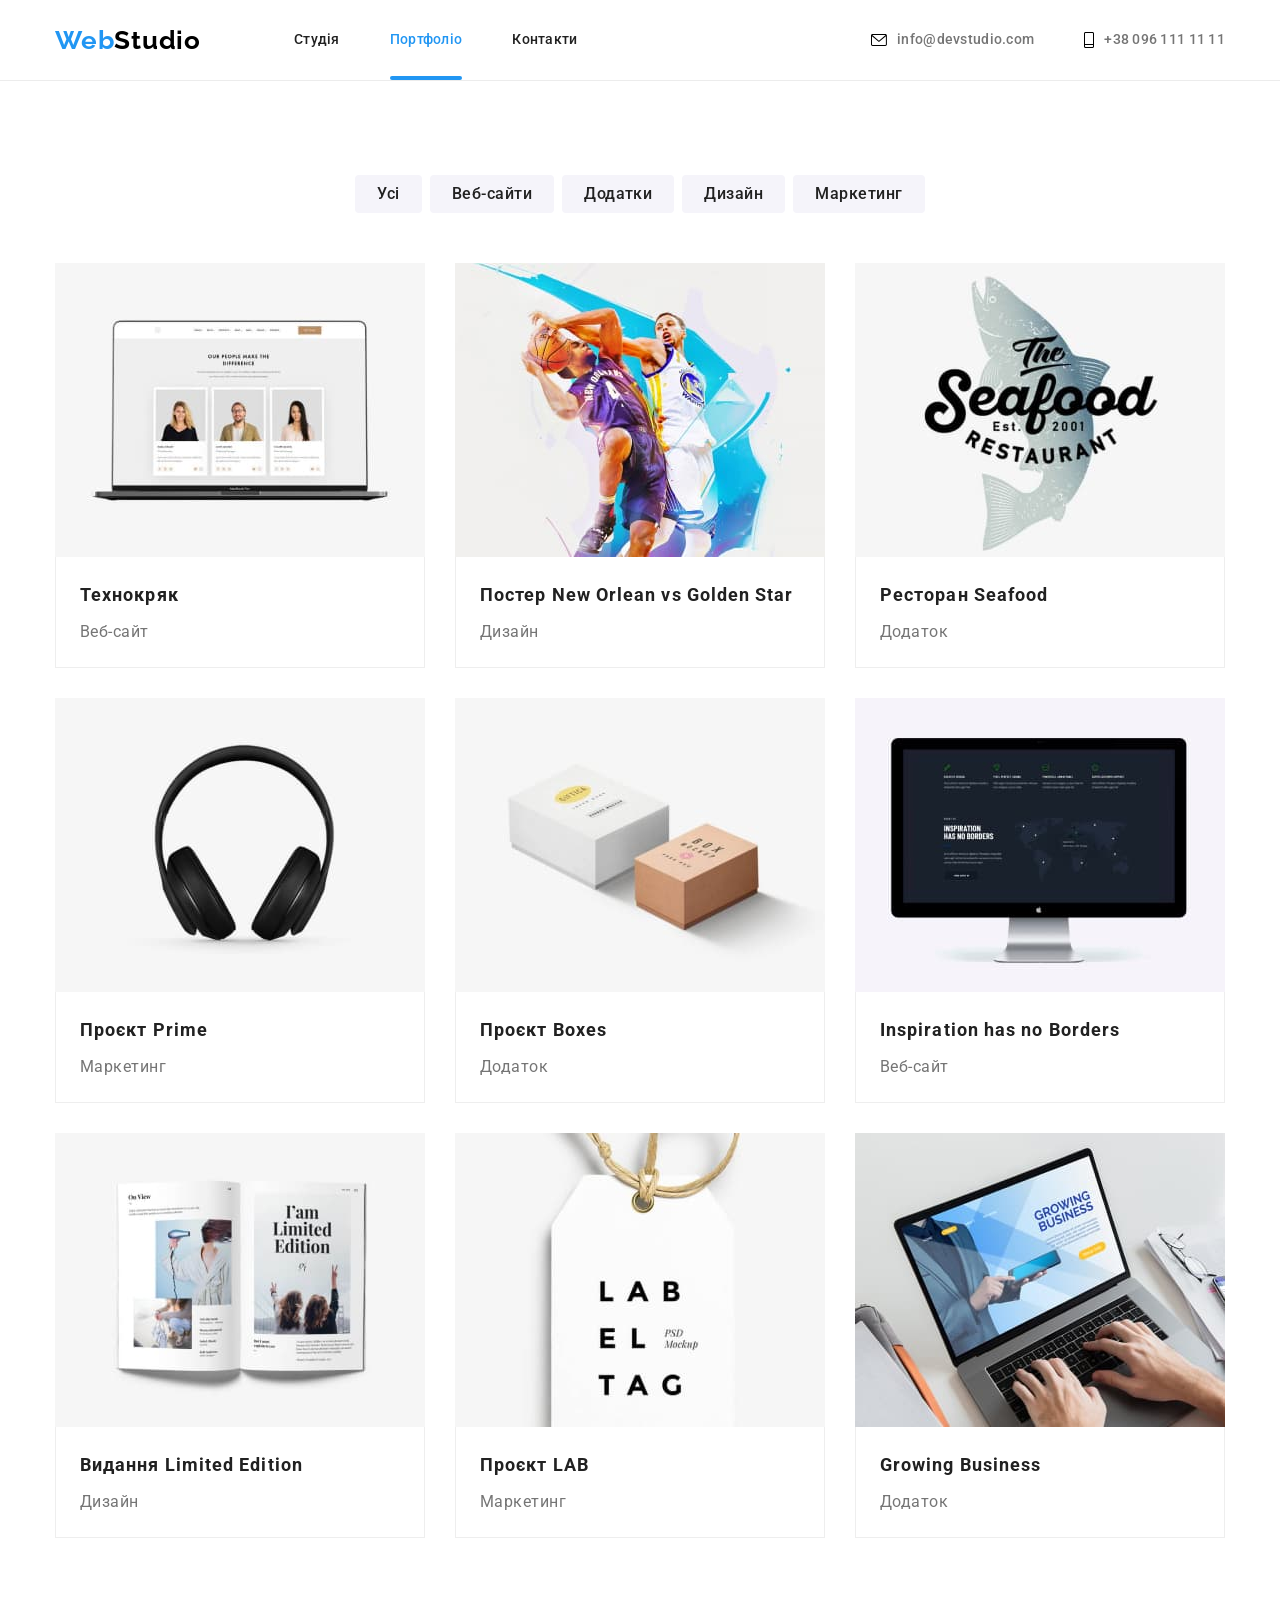
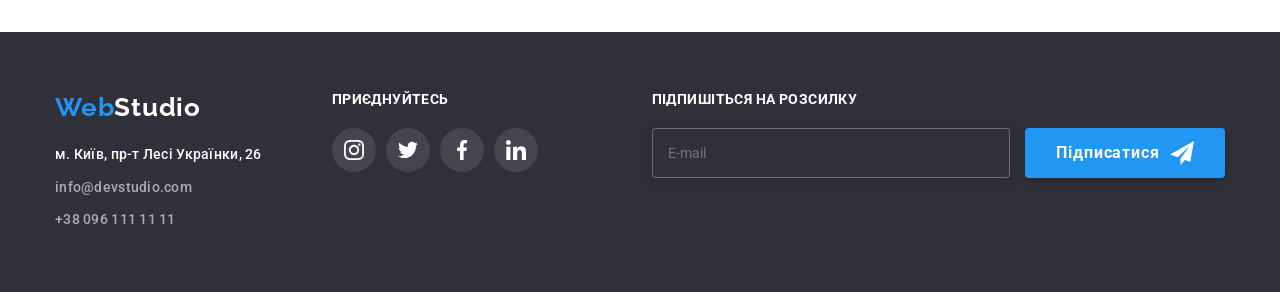
==== portfolio.html @ 38438f36 "update clon" ====
<!DOCTYPE html>
<html lang="uk">

<head>
    <meta charset="UTF-8" />
    <meta http-equiv="X-UA-Compatible" content="IE=edge" />
    <meta name="viewport" content="width=device-width, initial-scale=1.0" />
    <title>Студія</title>
    <link rel="preconnect" href="https://fonts.googleapis.com" />
    <link rel="preconnect" href="https://fonts.gstatic.com" crossorigin />
    <link
        href="https://fonts.googleapis.com/css2?family=Raleway:wght@700&family=Roboto:wght@400;500;700;900&display=swap"
        rel="stylesheet" />
    <link rel="stylesheet" href="https://cdnjs.cloudflare.com/ajax/libs/modern-normalize/1.1.0/modern-normalize.css">
    <link rel="stylesheet" href="modern-normalize">
    <!-- <link rel="stylesheet" href="./css/style.css" /> -->
    <link rel="stylesheet" href="./css/main.min.css">
</head>

<body>
    <!-- Шапка -->
    <header class="header">
        <div class="container ">
            <section class="main__nav">
                <nav class="header__navigation">
                    <a class="header__logo link-text" href="./index.html">Web<span
                            class="header__studio">Studio</span></a>
                    <ul class="header__list list-styles">
                        <li class="header__item"><a class="header__link link-text" href="./index.html">Студія</a>
                        </li>
                        <li class="header__item">
                            <a class="header__link link-text current" href="./portfolio.html">Портфоліо</a>
                        </li>
                        <li class="header__item"><a class="header__link link-text" href="">Контакти</a></li>
                    </ul>
                </nav>
                <ul class="header__contact list-styles">
                    <li class="header__contact--link">
                        <a class="header__mail header__link link-text" href="mailto:info@devstudio.com">
                            <svg class="header__img--logo costomers-img-logo" width="16" height="12">
                                <use href="./images/symbol-defs.svg#icon-mail"></use>
                            </svg>
                            info@devstudio.com</a>
                    </li>
                    <li class="header__contact--link">
                        <a class="header__tel header__link link-text" href="tel:+380961111111">
                            <svg class="header__img--logo costomers-img-logo" width="10" height="16">
                                <use href="./images/symbol-defs.svg#icon-tel"></use>
                            </svg>
                            +38 096 111 11 11</a>
                    </li>
                </ul>
            </section>
        </div>
    </header>
    <!-- секція 1 -->
    <main>
        <section class="portfolio">
            <div class="container">
                <ul class="navi-list list-styles link-text">
                    <li class="list-btn">
                        <button class="navi-btn" type="button">Усі</button>
                    </li>
                    <li class="list-btn">
                        <button class="navi-btn" type="button">Веб-сайти</button>
                    </li>
                    <li class="list-btn">
                        <button class="navi-btn" type="button">Додатки</button>
                    </li>
                    <li class="list-btn">
                        <button class="navi-btn" type="button">Дизайн</button>
                    </li>
                    <li class="list-btn">
                        <button class="navi-btn" type="button">Маркетинг</button>
                    </li>
                </ul>
                <h1 class="visually-hidden portfolio-title">Портфоліо</h1>
                <ul class="portfolio-list list-styles">
                    <li class="portfolio-project">
                        <a class="portfolio-link" href="">
                            <div class="portfolio-img-position">
                                <img class="portfolio-images" src="./images-portfiio/img1.jpg" alt="Технокряк"
                                    width="370" height="294">
                                <div class="container-position-portfolio">
                                    <p class="text-position">
                                        Ресурс пропонує комплексні пропозиції з різним рівнем функціоналу та
                                        сервісів.
                                        Все це дозволить відвідувачу отримати
                                        вичерпні відомості про компанію чи приватну особу.
                                    </p>
                                </div>
                            </div>
                            <div class="progect-description">
                                <h2 class="portfolio-sub-title">Технокряк</h2>
                                <p class="portfolio-text">Веб-сайт</p>
                            </div>
                        </a>
                    </li>
                    <li class="portfolio-project">
                        <a class="portfolio-link" href="">
                            <div class="portfolio-img-position">
                                <img class="portfolio-images" src="./images-portfiio/img2.jpg"
                                    alt="Постер New Orlean vs Golden Star" width="370" height="294">
                                <div class="container-position-portfolio">
                                    <p class="text-position">
                                        Ресурс пропонує комплексні пропозиції з різним рівнем функціоналу та сервісів.
                                        Все це дозволить відвідувачу отримати
                                        вичерпні відомості про компанію чи приватну особу.
                                    </p>
                                </div>
                            </div>
                            <div class="progect-description">
                                <h2 class="portfolio-sub-title">Постер <span lang="en">New Orlean vs Golden Star</span>
                                </h2>
                                <p class="portfolio-text">Дизайн</p>
                            </div>
                        </a>
                    </li>
                    <li class="portfolio-project">
                        <a class="portfolio-link" href="">
                            <div class="portfolio-img-position">
                                <img class="portfolio-images" src="./images-portfiio/img3.jpg" alt="логотип ресторану"
                                    width="370" height="294">
                                <div class="container-position-portfolio">
                                    <p class="text-position">
                                        Ресурс пропонує комплексні пропозиції з різним рівнем функціоналу та сервісів.
                                        Все це дозволить відвідувачу отримати
                                        вичерпні відомості про компанію чи приватну особу.
                                    </p>
                                </div>
                            </div>
                            <div class="progect-description">
                                <h2 class="portfolio-sub-title">Ресторан Seafood</h2>
                                <p class="portfolio-text">Додаток</p>
                            </div>
                        </a>
                    </li>
                    <li class="portfolio-project">
                        <a class="portfolio-link" href="">
                            <div class="portfolio-img-position">
                                <img class="portfolio-images" src="./images-portfiio/img4.jpg" alt="Проєкт Prime"
                                    width="370" height="294">
                                <div class="container-position-portfolio">
                                    <p class="text-position">
                                        Ресурс пропонує комплексні пропозиції з різним рівнем функціоналу та сервісів.
                                        Все це дозволить відвідувачу отримати
                                        вичерпні відомості про компанію чи приватну особу.
                                    </p>
                                </div>
                            </div>
                            <div class="progect-description">
                                <h2 class="portfolio-sub-title">Проєкт Prime</h2>
                                <p class="portfolio-text">Маркетинг</p>
                            </div>
                        </a>
                    </li>
                    <li class="portfolio-project">
                        <a class="portfolio-link" href="">
                            <div class="portfolio-img-position">
                                <img class="portfolio-images" src="./images-portfiio/img5.jpg" alt="Проєкт Boxes"
                                    width="370" height="294">
                                <div class="container-position-portfolio">
                                    <p class="text-position">
                                        Ресурс пропонує комплексні пропозиції з різним рівнем функціоналу та сервісів.
                                        Все це дозволить відвідувачу отримати
                                        вичерпні відомості про компанію чи приватну особу.
                                    </p>
                                </div>
                            </div>
                            <div class="progect-description">
                                <h2 class="portfolio-sub-title">Проєкт Boxes</h2>
                                <p class="portfolio-text">Додаток</p>
                            </div>
                        </a>
                    </li>
                    <li class="portfolio-project">
                        <a class="portfolio-link" href="">
                            <div class="portfolio-img-position">
                                <img class="portfolio-images" src="./images-portfiio/img6.jpg"
                                    alt="Inspiration has no Borders" width="370" height="294">
                                <div class="container-position-portfolio">
                                    <p class="text-position">
                                        Ресурс пропонує комплексні пропозиції з різним рівнем функціоналу та сервісів.
                                        Все це дозволить відвідувачу отримати
                                        вичерпні відомості про компанію чи приватну особу.
                                    </p>
                                </div>
                            </div>
                            <div class="progect-description">
                                <h2 class="portfolio-sub-title">
                                    <span lang="en">Inspiration has no Borders</span>
                                </h2>
                                <p class="portfolio-text">Веб-сайт</p>
                            </div>
                        </a>
                    </li>
                    <li class="portfolio-project">
                        <a class="portfolio-link" href="">
                            <div class="portfolio-img-position">
                                <img class="portfolio-images" src="./images-portfiio/img7.jpg"
                                    alt="Видання Limited Edition" width="370" height="294">
                                <div class="container-position-portfolio">
                                    <p class="text-position">
                                        Ресурс пропонує комплексні пропозиції з різним рівнем функціоналу та сервісів.
                                        Все це дозволить відвідувачу отримати
                                        вичерпні відомості про компанію чи приватну особу.
                                    </p>
                                </div>
                            </div>
                            <div class="progect-description">
                                <h2 class="portfolio-sub-title">Видання <span lang="en">Limited Edition</span> </h2>
                                <p class="portfolio-text">Дизайн</p>
                            </div>
                        </a>
                    </li>
                    <li class="portfolio-project">
                        <a class="portfolio-link" href="">
                            <div class="portfolio-img-position">
                                <img class="portfolio-images" src="./images-portfiio/img8.jpg" alt="Проєкт LAB"
                                    width="370" height="294">
                                <div class="container-position-portfolio">
                                    <p class="text-position">
                                        Ресурс пропонує комплексні пропозиції з різним рівнем функціоналу та сервісів.
                                        Все це дозволить відвідувачу отримати
                                        вичерпні відомості про компанію чи приватну особу.
                                    </p>
                                </div>
                            </div>
                            <div class="progect-description">
                                <h2 class="portfolio-sub-title">Проєкт LAB</h2>
                                <p class="portfolio-text">Маркетинг</p>
                            </div>
                        </a>
                    </li>
                    <li class="portfolio-project">
                        <a class="portfolio-link" href="">
                            <div class="portfolio-img-position">
                                <img class="portfolio-images" src="./images-portfiio/img9.jpg" alt="Growing Business"
                                    width="370" height="294">
                                <div class="container-position-portfolio">
                                    <p class="text-position">
                                        Ресурс пропонує комплексні пропозиції з різним рівнем функціоналу та сервісів.
                                        Все це дозволить відвідувачу отримати
                                        вичерпні відомості про компанію чи приватну особу.
                                    </p>
                                </div>
                            </div>
                            <div class="progect-description">
                                <h2 class="portfolio-sub-title"><span lang="en">Growing Business</span></h2>
                                <p class="portfolio-text">Додаток</p>
                            </div>
                        </a>
                    </li>
                </ul>
            </div>
        </section>
    </main>
    <!-- Підвал -->
    <footer class="footer">
        <div class="container footer-thumb">
            <div class="footer-container">
                <a class="footer-logo link-text" href="./index.html">Web<span class="footer-studio">Studio</span></a>
                <address class="footer-address">
                    <ul class="footer-list list-styles link-text">
                        <li class="footer-item">
                            <a class="footer-maps footer-link link-text list-styles"
                                href=" https://goo.gl/maps/KbacDpf7Sf644kYd8" target="_blank" rel="noreferrer noopener">
                                м. Київ, пр-т Лесі Українки, 26
                            </a>
                        </li>
                        <li class="footer-item">
                            <a class="footer-mail footer-link link-text list-styles" href="mailto:info@devstudio.com"
                                rel="">info@devstudio.com</a>
                        </li>
                        <li class="footer-item">
                            <a class="footer-tel footer-link link-text list-styles" href=" tel:+">+38 096 111 11 11</a>
                        </li>
                    </ul>
                </address>
            </div>
            <div class="footer-container-icon">
                <p class="footer-title-icon">приєднуйтесь</p>
                <ul class="footer-list-icon">
                    <li class="footer-link-icon">
                        <a href="" class="footer-address-icon">
                            <svg class="footer-icon" width="20" height="20">
                                <use class="footer-color-logo" href="./images/symbol-defs.svg#icon-instagram"></use>
                            </svg>
                        </a>
                    </li>
                    <li class="footer-link-icon">
                        <a href="" class="footer-address-icon">
                            <svg class="footer-icon" width="20" height="20">
                                <use class="footer-color-logo" href="./images/symbol-defs.svg#icon-twitter"></use>
                            </svg>
                        </a>
                    </li>
                    <li class="footer-link-icon">
                        <a href="" class="footer-address-icon">
                            <svg class="footer-icon" width="20" height="20">
                                <use class="footer-color-logo" href="./images/symbol-defs.svg#icon-facebook"></use>
                            </svg>
                        </a>
                    </li>
                    <li class="footer-link-icon">
                        <a href="" class="footer-address-icon">
                            <svg class="footer-icon" width="20" height="20">
                                <use class="footer-color-logo" href="./images/symbol-defs.svg#icon-linkedin"></use>
                            </svg>
                        </a>
                    </li>
                </ul>
            </div>
            <!------------------------------------ПІДПИШІТЬСЯ НА РОЗСИЛКУ--------------------------------------->
            <div class="footer-news-email">
                <p class="news-title">Підпишіться на розсилку</p>
                <form class="news-form">
                    <lable class="news-lable">
                        <form action="email"></form>
                    </lable>
                    <input class="footer-input-news" type="text" name="email" type="email" id="email" required
                        placeholder="E-mail">
                    <button class="footer-btn-news">
                        <span class="text-sign">Підписатися</span>
                        <svg class="footer-icon-news" width="24" height="24">
                            <use href="./images/symbol-defs.svg#icon-send"></use>
                        </svg>
                    </button>
                </form>
            </div>
        </div>
    </footer>
    <script src="./js/modal.js"></script>
</body>

<footer
---- css/style.css ----
/* html {
    box-sizing: border-box;
}

body {
    font-family: 'roboto', sans-serif;
    background-color: #ffffff;
    color: var(--main-Portfolio-text-color);
    font-size: 14px;
    letter-spacing: 0.03em;
}

:root {
    --main-title-color: #ffffff;
    --main-link-color: #212121;
    --main-text-color: #757575;
    --main-btn-color: #ffffff;
    --main-subtitle-color: #212121;
    --main-Portfolio-text-color: #757575;
    --mine-navi-btn-color: #212121;
    --main-order-service: #2196F3;
    --main-background: #2F303A;
    --main-navi-btn-background: #F5F4FA;
    --border-color-cards: #eeeeee;
    --raleway: 'raleway', sans-serif;
    --roboto: 'roboto', sans-serif;

    --transition-timing: 250ms;
    --cubic: cubic-bezier(0.4, 0, 0.2, 1);
} */

/* .list-styles {
    list-style: none;
    padding-left: 0;
    margin: 0;
} */

/* .header-link:hover,
.header-link:focus {
    color: #2196f3;
} */

/* .link-text {
    text-decoration: none;
    color: inherit;
} */


/* p,
h1,
h2,
h3,
h4,
h5,
h6 {
    margin: 0;
}

ul,
ol {
    margin: 0;
    padding-left: 0;
    list-style: none;
}

a {
    color: currentColor;
    text-decoration: none;
}

img {
    display: block;
    Max-width: 100%;
    Height: auto;

}

address {
    font-style: normal;
}

button {
    display: block;
    cursor: pointer;
    border: none;
    border-radius: 4px;
} */

/* .section {
    padding-top: 94px;
    padding-bottom: 94px;
} */


/* .visually-hidden {
    position: absolute;
    width: 1px;
    height: 1px;
    margin: -1px;
    border: 0;
    padding: 0;
    white-space: nowrap;
    clip-path: inset(100%);
    clip: rect(0 0 0 0);
    overflow: hidden;
} */

/* .container {
    width: 1200px;
    margin: 0 auto;
    padding: 0 15px;
} */

/* .backdrop {
    position: fixed;
    top: 0;
    left: 0;
    width: 100%;
    height: 100%;
    background-color: rgba(0, 0, 0, 0.2);
    visibility: visible;
    opacity: 1;
    transition: opacity var(--transition-timing) var(--cubic),
        visibility var(--transition-timing) var(--cubic);
} */

/* .backdrop.is-hidden {
    opacity: 0;
    pointer-events: none;
    visibility: hidden;
} */

/* .modal {
    width: 528px;
    height: 581px;
    background-color: #FFFFFF;
    position: absolute;
    padding: 17px 17px;
    top: 50%;
    left: 50%;
    transform: translate(-50%, -50%) scale(1);
    padding: 40px;
} */

/* .model-tap {
    width: 30px;
    height: 30px;
    border-radius: 50%;
    background-color: var(--main-btn-color);
    position: absolute;
    right: 8px;
    top: 8px;
    cursor: pointer;

    display: flex;
    align-items: center;
    justify-content: center;
    background: #FFFFFF;
    border: 1px solid rgba(0, 0, 0, 0.1);

    transition: fill var(--cubic) var(--transition-timing);
} */


/* .tap-modal-close {
    fill: #000000;
    transition: fill var(--transition-timing) var(--cubic);
} */

/* .model-tap:hover>.tap-modal-close {
    fill: #2196F3;
} */

/* .modal-close {} */

/* .modal-title {
    font-family: 'Roboto';
    font-style: normal;
    font-weight: 700;
    font-size: 20px;
    line-height: 23px;
    text-align: center;
    letter-spacing: 0.03em;
    margin-bottom: 12px;

    color: var(--main-subtitle-color);
} */

/* .modal-input {
    width: 100%;
    height: 40px;
    border: 1px solid rgba(33, 33, 33, 0.2);
    border-radius: 4px;
    padding-left: 42px;
    outline: transparent;
    transition: var(--transition-timing) var(--cubic);
}

.modal-input:focus {
    border: 1px solid #2196F3;
}

.modal-input:focus+.modal-input-icon {
    fill: var(--main-order-service);
} */

/* .input-wrap {
    position: relative;
}

.modal-input-icon {
    position: absolute;
    top: 50%;
    transform: translateY(-50%);
    left: 12px;
    transition: var(--transition-timing) var(--cubic);
}

.modal-input-icon:focus {}

.modal-lable-text {
    font-family: 'Roboto';
    font-style: normal;
    font-weight: 400;
    font-size: 12px;
    line-height: 14px;

    display: block;
    margin-bottom: 4px;
    letter-spacing: 0.01em;

    color: #757575;
} */



/* .modal-field {
    margin-bottom: 10px;
}

.modal-comment {
    width: 100%;
    height: 120px;
    border: 1px solid rgba(33, 33, 33, 0.2);
    border-radius: 4px;
    resize: none;
    padding: 12px 16px;
    outline: transparent;
    transition: var(--transition-timing) var(--cubic);
} */

/* .modal-comment:focus {
    border: 1px solid #2196F3;
}

.modal-comment::placeholder {
    font-family: 'Roboto';
    font-style: normal;
    font-weight: 400;
    font-size: 12px;
    line-height: 14px;
    letter-spacing: 0.01em;

    color: rgba(117, 117, 117, 0.5);
}

.input-check {
    position: absolute;
    width: 1px;
    height: 1px;
    margin: -1px;
    border: 0;
    padding: 0;
    white-space: nowrap;
    clip-path: inset(100%);
    clip: rect(0 0 0 0);
    overflow: hidden;
}

.check-text {
    display: flex;
    align-items: center;
    justify-content: center;
    font-weight: 400;
    font-size: 14px;
    line-height: 1.71;
    letter-spacing: 0.03em;
}

.modal-field-comment {
    margin-bottom: 20px;
}

.modal-privacy-link {
    display: flex;
    justify-content: center;

} */

/* .privacy-text-link {
    font-style: normal;
    font-weight: 400;
    font-size: 14px;
    line-height: 24px;

    letter-spacing: 0.03em;

    color: #757575;
    margin-top: 3px;
}

.privacy-link {
    font-size: 14px;
    line-height: 1.71;
    margin-left: 5px;
    letter-spacing: 0.03em;
    color: var(--main-order-service);
    text-underline-offset: 0.25em;
    text-decoration: underline;
}

.check-text::before {
    display: inline-block;
    content: " ";
    width: 16px;
    height: 15px;
    border: 2px solid #212121;
    border-radius: 2px;
    margin-right: 9px;
    transition: var(--transition-timing) var(--cubic);
}

.input-check:focus+.check-text::before,
.input-check:hover+.check-text::before {
    border-color: #188ce8;
    box-shadow: 0px 1px 1px rgba(143, 64, 12, 0.15);
    border-radius: 2px;
}

.input-check:checked+.check-text::before {
    background-color: #2196F3;
    background-image: url(../images/Vector.svg);
    background-position: center;
    background-repeat: no-repeat;
    border-color: transparent;
} */

/* .modal-btn-container {
    display: flex;
    justify-content: center;
}

.modal-btn {
    display: block;
    min-width: 200px;
    padding: 10px;
    font-family: 'Roboto';
    font-style: normal;
    font-weight: 700;
    font-size: 16px;
    line-height: 30px;
    margin: 0 auto;
    margin-top: 30px;

    letter-spacing: 0.06em;

    color: #FFFFFF;
    background: var(--main-order-service);
    box-shadow: 0px 4px 4px rgba(0, 0, 0, 0.15);
    transition: var(--transition-timing) var(--cubic);
}

.modal-btn:hover,
.modal-btn:focus {
    background: #188CE8;
    box-shadow: 0px 4px 4px rgba(0, 0, 0, 0.15);
    border-radius: 4px;
} */

/* < !-------------------------------------------header--------------------------------------- !> */


/* .main-nav {
    display: flex;
    align-items: center;
}

.header {
    border-bottom: 1px solid #ececec;
}

.header-navigation {
    display: flex;
    align-items: center;

}

.header-logo {
    display: block;
    font-family: var(--raleway);
    font-weight: 700;
    font-size: 26px;
    line-height: 1.19;
    letter-spacing: 0.03em;
    color: var(--main-order-service);
    text-decoration: none;
}

.header-studio {
    font-family: var(--raleway);
    color: #000000;
}

.header-list {
    list-style-type: none;
    align-items: center;
    display: flex;
    margin-left: 93px;
}

.header-item {}

.header-list .header-item:not(:last-child) {
    margin-right: 50px;
}

.header-link {
    color: var(--main-link-color);
    text-decoration: none;
    font-weight: 500;
    font-size: 14px;
    line-height: 1.14;
    letter-spacing: 0.02em;
    padding-top: 32px;
    padding-bottom: 32px;
    display: flex;
    align-items: center;
    position: relative;

    transition: color var(--cubic), var(--transition-timing);
}

.header-link:hover,
.header-link:focus {
    color: #2196f3;
}

.current {
    color: #2196F3;
}

.current::after {
    position: absolute;
    content: '';
    display: block;

    left: 0;
    bottom: 0px;

    width: 100%;
    height: 4px;
    border-radius: 2px;
    background-color: #2196f3;
}

.header-contact {
    display: flex;
    margin-left: auto;
}

.header-img-logo {
    margin-right: 10px;
}

.header-mail,
.header-tel {
    color: var(--main-text-color);
}

.header-contact .header-contact-link:not(:last-child) {
    margin-right: 50px;
}

.header-link:hover,
.header-link:focus,
.header-mail:hover,
.header-mail:focus,
.header-tel:hover,
.header-tel:focus {
    color: var(--main-order-service);
} */

/* < !-------------HERO--------- !> */

/* .hero {
    margin: 0 auto;
    background-image: linear-gradient(rgba(47, 48, 58, 0.4), rgba(47, 48, 58, 0.4)), url(../images/Img-backraund.jpg);
    background-color: var(--main-background);
    text-align: center;
    padding: 200px 0px;
    width: 1600px;
    height: 600px;
    background-repeat: no-repeat;
    background-size: cover;
}

.hero .container {}

.hero-title {
    font-family: 'Roboto';
    font-weight: 900;
    font-size: 44px;
    line-height: 1.36;
    letter-spacing: 0.06em;
    text-transform: uppercase;
    color: var(--main-title-color);
    max-width: 696px;
    margin: 0 auto;
    margin-bottom: 30px;
}

.hero-btn {
    font-family: inherit;
    font-weight: 700;
    font-size: 16px;
    line-height: 1.88;
    align-items: center;
    text-align: center;
    letter-spacing: 0.06em;
    color: var(--main-title-color);
    cursor: pointer;
    background: #2196f3;
    box-shadow: 0px 4px 4px rgba(0, 0, 0, 0.15);
    display: block;

    margin-left: auto;
    margin-right: auto;
    padding: 10px 32px;
    max-height: 50px;
    border: none;
    border-radius: 4px;

    transition: color var(--cubic) var(--transition-timing), background-color var(--cubic) var(--transition-timing);
}

.hero-btn:hover,
.hero-btn:focus {
    background-color: #188ce8;
} */

/* < !--------------FEATURES------------------ !> */


/* .features {
    padding: 94px 0;
}

.features-list {
    list-style-type: none;
    display: flex;
}

.features-item {
    width: 270px;
}

.features-logo {
    width: 270px;
    height: 120px;
    display: flex;
    justify-content: center;
    align-items: center;
    background: #F5F4FA;
    margin-bottom: 30px;
}

.features-img-logo {
    fill: currentColor;
}

.color-logo {}

.features-list .features-item:not(:last-child) {
    margin-right: 30px;
}

.item-title {
    color: var(--main-link-color);
    font-weight: 700;
    font-size: 14px;
    line-height: 1.14;
    text-transform: uppercase;
    margin-bottom: 10px;
}

.item-text {
    line-height: 1.71;
} */


/* < !-------------------WE-DO------------------ !> */

/* .work {
    padding-top: 0;
}

.we-do-title {
    font-family: 'Roboto';
    font-weight: 700;
    font-size: 36px;
    line-height: 1.166;
    letter-spacing: 0.03em;
    color: var(--main-link-color);
    text-align: center;
    margin-bottom: 50px;
}

.we-do-list {
    list-style-type: none;
    display: flex;
}

.we-do-photo {}

.we-do-list .we-do-photo:not(:last-child) {
    margin-right: 30px;
}

.work-photo {
    position: relative;
}

.work-text {
    position: absolute;
    display: flex;
    align-items: center;
    justify-content: center;

    bottom: 0;
    height: 70px;
    width: 100%;

    background-color: rgba(47, 48, 58, 0.8);
    color: #ffffff;
    font-weight: 700;
    line-height: 1.14;
    text-transform: uppercase;
} */

/* < !-------------------TEAM------------------- !> */


/* .team {
    background: #F5F4FA;
    padding-top: 94px;
    padding-bottom: 94px;
}

.team-title {
    font-weight: 700;
    font-size: 36px;
    line-height: 1.16;
    letter-spacing: 0.03em;
    color: var(--main-link-color);
    margin-bottom: 50px;
    text-align: center;
}

.team-list {
    display: flex;
}

.team-list .team-item:not(:last-child) {
    margin-right: 30px;
}

.team-discription {
    padding-top: 30px;
    padding-bottom: 30px;
}

.team-item {
    background-color: #ffffff;
    box-shadow: 0px 1px 3px rgba(0, 0, 0, 0.12), 0px 1px 1px rgba(0, 0, 0, 0.14),
        0px 2px 1px rgba(0, 0, 0, 0.2);
    border-radius: 0px 0px 4px 4px;
}


.team-item-title {
    font-family: 'Roboto';
    font-weight: 500;
    font-size: 16px;
    line-height: 1, 87;
    letter-spacing: 0.03em;
    color: var(--main-link-color);
    text-align: center;
}

.team-text {
    font-size: 16px;
    line-height: 1.18;
    color: #757575;
    margin-top: 10px;
    text-align: center;
}

.team-list-icon {
    display: flex;
    align-items: center;
    justify-content: center;
    margin-top: 16px;
    gap: 10px;
}

.team-address-icon {
    display: flex;
    align-items: center;
    justify-content: center;
    background: var(--main-btn-color);
    color: #afb1b8;

    border-radius: 50%;
    width: 44px;
    height: 44px;

    transition: color var(--cubic) var(--transition-timing), background var(--cubic) var(--transition-timing);
}

.team-icon {
    fill: currentColor;
    width: 20px;
    height: 20px;
}

.team-address-icon:hover,
.team-address-icon:focus {
    background: var(--main-order-service);
    color: var(--main-btn-color);
} */

/*--------------------------------------regular customers----------------------------------------*/

/* .customers {
    padding: 94px 0;

}

.customers-title {
    font-family: 'Roboto';
    font-style: normal;
    font-weight: 700;
    font-size: 36px;
    line-height: 1.16;
    text-align: center;
    letter-spacing: 0.03em;

    color: #212121;
}

.customers-logo {
    display: flex;
    justify-content: center;
    align-items: center;
    gap: 30px;
    margin-top: 50px;
}

.customers-link-logo {
    display: flex;
    width: 170px;
    height: 92px;
    justify-content: center;
    align-items: center;
    color: #afb1b8;
    border: 1px solid #afb1b8;
    border-radius: 4px;

    transition: color var(--cubic) var(--transition-timing), border-color var(--cubic) var(--transition-timing);
}

.costomers-img-logo {
    fill: currentColor;
}

.customers-link-logo:hover,
.customers-link-logo:focus {
    color: var(--main-order-service);
    border-color: var(--main-order-service);
} */

/* < !---------------------FOOTER-------------------- !> */


/* .footer {
    background-color: var(--main-background);
    padding-top: 60px;
    padding-bottom: 60px;
}

.footer .footer-studio {
    margin-bottom: 20px;
}

.footer-address {
    margin-top: 20px;
}

.footer-logo {
    font-family: var(--raleway);
    font-style: normal;
    font-weight: 700;
    font-size: 26px;
    line-height: 1.19;
    letter-spacing: 0.03em;
    color: var(--main-order-service);
    margin-bottom: 20px;
}

.footer-studio {
    font-family: var(--raleway);
    font-weight: 700;
    font-size: 26px;
    line-height: 1.19;
    letter-spacing: 0.03em;
    color: var(--main-title-color);
}

.footer-list .footer-item:not(:last-child) {
    margin-bottom: 9px;
}

.footer-maps {
    font-style: normal;
    font-family: 'Roboto';
    font-weight: 400;
    font-size: 14px;
    line-height: 1.71;
    letter-spacing: 0.03em;
    color: var(--main-title-color);
}

.footer-mail,
.footer-tel {
    font-family: 'Roboto';
    font-style: normal;
    display: block;
    font-size: 14px;
    line-height: 1.71;
    letter-spacing: 0.03em;
    color: rgba(255, 255, 255, 0.6);
} */

/* .footer-container-icon {
    margin-left: 70px;
}

.footer-list-icon {
    display: flex;
    justify-content: center;
    margin-top: 20px;
    gap: 10px;
}

.footer-title-icon {
    color: var(--main-title-color);
    font-weight: 700;
    font-size: 14px;
    line-height: 1.14;
    letter-spacing: 0.03em;
    text-transform: uppercase;
} */

/* .footer-link {
    display: block;
    font-family: 'Roboto';
    font-weight: 500;
    font-size: 14px;
    line-height: 1.71;
    letter-spacing: 0.02em;
    display: block;
    display: flex;
    align-items: center;

    transition: color var(--cubic) var(--transition-timing);
}

.footer-link:hover,
.footer-link:focus {
    color: #2196f3;
} */

/* .footer-address-icon {
    display: flex;
    align-items: center;
    justify-content: center;
    background: rgba(255, 255, 255, 0.1);
    color: #ffffff;
    border-radius: 50%;
    width: 44px;
    height: 44px;

    transition: color var(--cubic) var(--transition-timing), background var(--cubic) var(--transition-timing);
}

.footer-icon {
    fill: currentColor;
}

.footer-address-icon:hover,
.footer-address-icon:focus {
    background: #2196f3;
} */

/* < !------------------------------------ПІДПИШІТЬСЯ НА РОЗСИЛКУ---------------------------------------> */


/* .footer-thumb {
    display: flex;
}

.footer-news-email {
    margin-left: auto;
}

.footer-news-email input {
    padding: 15px;
    width: 358px;
    height: 50px;
    border: 1px solid rgba(255, 255, 255, 0.3);
    border-radius: 4px;
    background-color: #2f303a;
    color: var(--main-text-color);
    filter: drop-shadow(0px 4px 4px rgba(0, 0, 0, 0.15));
}

.footer-news-email:hover {
    border-color: var(--main-text-color);
    cursor: pointer;
}

.news-title {
    font-family: 'Roboto';
    font-style: normal;
    font-weight: 700;
    font-size: 14px;
    line-height: 1.14;
    letter-spacing: 0.03em;
    text-transform: uppercase;

    color: #FFFFFF;
}

.news-form {
    margin-top: 20px;
}

.news-lable {}

.footer-icon-news {
    margin-left: 10px;
}

.footer-btn-news {
    display: inline-flex;

    width: 200px;
    height: 50px;
    padding-top: 10px;
    padding-bottom: 10px;
    margin-left: 12px;

    align-items: center;
    justify-content: center;
    margin-left: 12px;
    background-color: var(--main-order-service);
    box-shadow: 0px 4px 4px rgb(0 0 0 / 15%);
    border-radius: 4px;
    color: var(--main-navi-btn-background);
    transition: box-shadow var(--cubic) var(--transition-timing), var(--cubic) var(--transition-timing);
}

.footer-btn-news:focus,
.footer-btn-news:hover {
    background: #188CE8;
    box-shadow: 0px 4px 4px rgba(0, 0, 0, 0.15);
    border-radius: 4px;
}

.text-sign {
    font-family: 'Roboto';
    font-style: normal;
    font-weight: 700;
    font-size: 16px;
    line-height: 30px;

    display: flex;
    align-items: center;
    text-align: center;
    letter-spacing: 0.06em;

    color: #FFFFFF;
}

.footer-icon:hover {
    fill: currentColor;
} */

/*--------------------------------------- Page 2 ---------------------------*/



/*----------------- Navi ---------------------------*/



/* .navi-list {
    list-style-type: none;
    display: flex;
    margin-bottom: 50px;
    justify-content: center;
}

.list-btn {
    display: block;
}

.navi-list .list-btn:not(:last-child) {
    margin-right: 8px;
}

.navi-btn {
    font-family: 'Roboto';
    font-weight: 500;
    font-size: 16px;
    line-height: 1.62;
    text-align: center;
    letter-spacing: 0.03em;
    color: var(--mine-navi-btn-color);
    background: var(--main-navi-btn-background);
    padding: 6px 22px;
    border: none;

    transition: color var(--cubic) var(--transition-timing), background var(--cubic) var(--transition-timing), box-shadow var(--cubic) var(--transition-timing);
}

.navi-btn:hover,
.navi-btn:focus {
    background-color: #2196f3;
    color: var(--main-btn-color);
    box-shadow: 0px 3px 1px rgba(0, 0, 0, 0.1), 0px 1px 2px rgba(0, 0, 0, 0.08),
        0px 2px 2px rgba(0, 0, 0, 0.12);
}


/* ---------------Portfolio------------- */

/* .progect-description {
    padding: 20px 24px;
    border-bottom: 1px solid var(--border-color-cards);
    border-right: 1px solid var(--border-color-cards);
    border-left: 1px solid var(--border-color-cards);

}

.portfolio {
    padding: 94px 0;
}

.portfolio-title {
    color: var(--main-subtitle-color);
    font-weight: 700;
    font-size: 18px;
    line-height: 2;
    letter-spacing: 0.06em;
    margin-bottom: 4px;
}

.portfolio-list {
    list-style-type: none;
    display: flex;
    flex-wrap: wrap;
    gap: 30px;

}


.portfolio-project {
    width: 370px;
}

.portfolio-project:hover .portfolio-project .portfolio-link {
    display: block;
    position: relative;
}

.portfolio-link {
    display: block;
    transition: box-shadow var(--cubic) var(--transition-timing);
}



.portfolio-link:hover,
.portfolio-link:focus {
    box-shadow: 0px 1px 1px rgba(0, 0, 0, 0.12), 0px 4px 4px rgba(0, 0, 0, 0.06), 1px 4px 6px rgba(0, 0, 0, 0.16);
}

.portfolio-link:hover .container-position-portfolio {
    transform: translateY(0);
    opacity: 1;
}

.portfolio-link:focus .container-position-portfolio {
    transform: translateY(0);
    opacity: 1;
    transition: var(--cubic) var(--transition-timing);
}

.portfolio-images {}

.portfolio-img-position {
    position: relative;
    overflow: hidden;
}

.container-position-portfolio {
    position: absolute;
    display: flex;
    top: 0px;
    background: rgba(33, 150, 243, 0.9);
    width: 100%;
    height: 100%;
    opacity: 0;
    transform: translateY(101%);
    transition: var(--cubic), var(--transition-timing);
}

.text-position {
    font-family: 'Roboto';
    font-style: normal;
    font-weight: 400;
    font-size: 18px;
    line-height: 28px;

    letter-spacing: 0.03em;

    color: #FFFFFF;

    padding: 64px 24px;
}


.portfolio-sub-title {
    font-weight: 700;
    font-size: 18px;
    line-height: 2;
    letter-spacing: 0.06em;
    margin-bottom: 4px;
    color: var(--main-subtitle-color);

}

.portfolio-text {
    font-size: 16px;
    line-height: 1.87;
    letter-spacing: 0.03em;
    color: var(--main-Portfolio-text-color);

} */
---- css/main.min.css ----
html{box-sizing:border-box}p,h1,h2,h3,h4,h5,h6{margin:0}ul,ol{margin:0;padding-left:0;list-style:none}a{color:currentColor;text-decoration:none}img{display:block;max-width:100%;height:auto}address{font-style:normal}button{display:block;cursor:pointer;border:none;border-radius:4px}.backdrop{position:fixed;top:0;left:0;width:100%;height:100%;background-color:rgba(0,0,0,.2);visibility:visible;opacity:1;transition:opacity var(--transition-timing) var(--cubic),visibility var(--transition-timing) var(--cubic)}.backdrop.is-hidden{opacity:0;pointer-events:none;visibility:hidden}.modal{width:528px;height:581px;background-color:#fff;position:absolute;padding:17px 17px;top:50%;left:50%;transform:translate(-50%, -50%) scale(1);padding:40px}.model-tap{width:30px;height:30px;border-radius:50%;background-color:var(--main-btn-color);position:absolute;right:8px;top:8px;cursor:pointer;display:flex;align-items:center;justify-content:center;background:#fff;border:1px solid rgba(0,0,0,.1);transition:fill var(--cubic) var(--transition-timing)}.tap-modal-close{fill:#000;transition:fill var(--transition-timing) var(--cubic)}.model-tap:hover>.tap-modal-close{fill:#2196f3}.modal-title{font-family:"Roboto";font-style:normal;font-weight:700;font-size:20px;line-height:23px;text-align:center;letter-spacing:.03em;margin-bottom:12px;color:var(--main-subtitle-color)}.modal-input{width:100%;height:40px;border:1px solid rgba(33,33,33,.2);border-radius:4px;padding-left:42px;outline:rgba(0,0,0,0);transition:var(--transition-timing) var(--cubic)}.modal-input:focus{border:1px solid #2196f3}.input-wrap{position:relative}.modal-input-icon{position:absolute;top:50%;transform:translateY(-50%);left:12px;transition:var(--transition-timing) var(--cubic)}.modal-input:focus+.modal-input-icon{fill:var(--main-order-service)}.modal-lable-text{font-family:"Roboto";font-style:normal;font-weight:400;font-size:12px;line-height:14px;display:block;margin-bottom:4px;letter-spacing:.01em;color:#757575}.modal-field{margin-bottom:10px}.modal-comment{width:100%;height:120px;border:1px solid rgba(33,33,33,.2);border-radius:4px;resize:none;padding:12px 16px;outline:rgba(0,0,0,0);transition:var(--transition-timing) var(--cubic)}.modal-comment:focus{border:1px solid #2196f3}.modal-comment::-moz-placeholder{font-family:"Roboto";font-style:normal;font-weight:400;font-size:12px;line-height:14px;letter-spacing:.01em;color:rgba(117,117,117,.5)}.modal-comment:-ms-input-placeholder{font-family:"Roboto";font-style:normal;font-weight:400;font-size:12px;line-height:14px;letter-spacing:.01em;color:rgba(117,117,117,.5)}.modal-comment::placeholder{font-family:"Roboto";font-style:normal;font-weight:400;font-size:12px;line-height:14px;letter-spacing:.01em;color:rgba(117,117,117,.5)}.input-check{position:absolute;width:1px;height:1px;margin:-1px;border:0;padding:0;white-space:nowrap;-webkit-clip-path:inset(100%);clip-path:inset(100%);clip:rect(0 0 0 0);overflow:hidden}.check-text{display:flex;align-items:center;justify-content:center;font-weight:400;font-size:14px;line-height:1.71;letter-spacing:.03em}.check-text::before{display:inline-block;content:" ";width:16px;height:15px;border:2px solid #212121;border-radius:2px;margin-right:9px;transition:var(--transition-timing) var(--cubic)}.input-check:focus+.check-text::before,.input-check:hover+.check-text::before{border-color:#188ce8;box-shadow:0px 1px 1px rgba(143,64,12,.15);border-radius:2px}.input-check:checked+.check-text::before{background-color:#2196f3;background-image:url(../images/Vector.svg);background-position:center;background-repeat:no-repeat;border-color:rgba(0,0,0,0)}.modal-field-comment{margin-bottom:20px}.modal-privacy-link{display:flex;justify-content:center}.privacy-text-link{font-style:normal;font-weight:400;font-size:14px;line-height:24px;letter-spacing:.03em;color:#757575;margin-top:3px}.privacy-link{font-size:14px;line-height:1.71;margin-left:5px;letter-spacing:.03em;color:var(--main-order-service);text-underline-offset:.25em;text-decoration:underline}.modal-btn-container{display:flex;justify-content:center}.modal-btn{display:block;min-width:200px;padding:10px;font-family:"Roboto";font-style:normal;font-weight:700;font-size:16px;line-height:30px;margin:0 auto;margin-top:30px;letter-spacing:.06em;color:#fff;background:var(--main-order-service);box-shadow:0px 4px 4px rgba(0,0,0,.15);transition:var(--transition-timing) var(--cubic)}.modal-btn:hover,.modal-btn:focus{background:#188ce8;box-shadow:0px 4px 4px rgba(0,0,0,.15);border-radius:4px}.header{border-bottom:1px solid #ececec}.main__nav{display:flex;align-items:center}.header__navigation{display:flex;align-items:center}.header__logo{display:block;font-family:var(--raleway);font-weight:700;font-size:26px;line-height:1.19;letter-spacing:.03em;color:var(--main-order-service);text-decoration:none}.header__studio{font-family:var(--raleway);color:#000}.header__list{list-style-type:none;align-items:center;display:flex;margin-left:93px}.header__list .header__item:not(:last-child){margin-right:50px}.header__link{color:var(--main-link-color);text-decoration:none;font-weight:500;font-size:14px;line-height:1.14;letter-spacing:.02em;padding-top:32px;padding-bottom:32px;display:flex;align-items:center;position:relative;transition:color var(--cubic),var(--transition-timing)}.header__link:hover,.header__link:focus{color:#2196f3}.current{color:#2196f3}.current::after{position:absolute;content:"";display:block;left:0;bottom:0px;width:100%;height:4px;border-radius:2px;background-color:#2196f3}.header__contact{display:flex;margin-left:auto}.header__img--logo{margin-right:10px}.header__mail,.header__tel{color:var(--main-text-color)}.header__contact .header__contact--link:not(:last-child){margin-right:50px}.hero{margin:0 auto;background-image:linear-gradient(rgba(47, 48, 58, 0.4), rgba(47, 48, 58, 0.4)),url(../images/Img-backraund.jpg);background-color:var(--main-background);text-align:center;padding:200px 0px;width:1600px;height:600px;background-repeat:no-repeat;background-size:cover}.hero__title{font-family:"Roboto";font-weight:900;font-size:44px;line-height:1.36;letter-spacing:.06em;text-transform:uppercase;color:var(--main-title-color);max-width:696px;margin:0 auto;margin-bottom:30px}.hero__btn{font-family:inherit;font-weight:700;font-size:16px;line-height:1.88;align-items:center;text-align:center;letter-spacing:.06em;color:var(--main-title-color);cursor:pointer;background:#2196f3;box-shadow:0px 4px 4px rgba(0,0,0,.15);display:block;margin-left:auto;margin-right:auto;padding:10px 32px;max-height:50px;border:none;border-radius:4px;transition:color var(--cubic) var(--transition-timing),background-color var(--cubic) var(--transition-timing)}.hero__btn:hover,.hero__btn:focus{background-color:#188ce8}.features{padding:94px 0}.features__list{list-style-type:none;display:flex}.features__item{width:270px}.features__list .features__item:not(:last-child){margin-right:30px}.features__logo{width:270px;height:120px;display:flex;justify-content:center;align-items:center;background:#f5f4fa;margin-bottom:30px}.features__img{fill:currentColor}.futures__title{color:var(--main-link-color);font-weight:700;font-size:14px;line-height:1.14;text-transform:uppercase;margin-bottom:10px}.futures__text{line-height:1.71}.section{padding-top:94px;padding-bottom:94px}.work{padding-top:0}.we-do-title{font-family:"Roboto";font-weight:700;font-size:36px;line-height:1.166;letter-spacing:.03em;color:var(--main-link-color);text-align:center;margin-bottom:50px}.we-do-list{list-style-type:none;display:flex}.we-do-list .we-do-photo:not(:last-child){margin-right:30px}.work-photo{position:relative}.work-text{position:absolute;display:flex;align-items:center;justify-content:center;bottom:0;height:70px;width:100%;background-color:rgba(47,48,58,.8);color:#fff;font-weight:700;line-height:1.14;text-transform:uppercase}.team{background:#f5f4fa;padding-top:94px;padding-bottom:94px}.team__title{font-weight:700;font-size:36px;line-height:1.16;letter-spacing:.03em;color:var(--main-link-color);margin-bottom:50px;text-align:center}.team__list{display:flex}.team__discription{padding-top:30px;padding-bottom:30px}.team__item{background-color:#fff;box-shadow:0px 1px 3px rgba(0,0,0,.12),0px 1px 1px rgba(0,0,0,.14),0px 2px 1px rgba(0,0,0,.2);border-radius:0px 0px 4px 4px}.team__list .team__item:not(:last-child){margin-right:30px}.team__item--title{font-family:"Roboto";font-weight:500;font-size:16px;line-height:1,87;letter-spacing:.03em;color:var(--main-link-color);text-align:center}.team__text{font-size:16px;line-height:1.18;color:#757575;margin-top:10px;text-align:center}.team__list--icon{display:flex;align-items:center;justify-content:center;margin-top:16px;gap:10px}.team__address--icon{display:flex;align-items:center;justify-content:center;background:var(--main-btn-color);color:#afb1b8;border-radius:50%;width:44px;height:44px;transition:color var(--cubic) var(--transition-timing),background var(--cubic) var(--transition-timing)}.team__address--icon:hover,.team__address--icon:focus{background:var(--main-order-service);color:var(--main-btn-color)}.team__icon{fill:currentColor;width:20px;height:20px}.customers{padding:94px 0}.customers__title{font-family:"Roboto";font-style:normal;font-weight:700;font-size:36px;line-height:1.16;text-align:center;letter-spacing:.03em;color:#212121}.customers__logo{display:flex;justify-content:center;align-items:center;gap:30px;margin-top:50px}.customers__link{display:flex;width:170px;height:92px;justify-content:center;align-items:center;color:#afb1b8;border:1px solid #afb1b8;border-radius:4px;transition:color var(--cubic) var(--transition-timing),border-color var(--cubic) var(--transition-timing)}.customers__link:hover,.customers__link:focus{color:var(--main-order-service);border-color:var(--main-order-service)}.costomers__img{fill:currentColor}.navi-list{list-style-type:none;display:flex;margin-bottom:50px;justify-content:center}.list-btn{display:block}.navi-list .list-btn:not(:last-child){margin-right:8px}.navi-btn{font-family:"Roboto";font-weight:500;font-size:16px;line-height:1.62;text-align:center;letter-spacing:.03em;color:var(--mine-navi-btn-color);background:var(--main-navi-btn-background);padding:6px 22px;border:none;transition:color var(--cubic) var(--transition-timing),background var(--cubic) var(--transition-timing),box-shadow var(--cubic) var(--transition-timing)}.navi-btn:hover,.navi-btn:focus{background-color:#2196f3;color:var(--main-btn-color);box-shadow:0px 3px 1px rgba(0,0,0,.1),0px 1px 2px rgba(0,0,0,.08),0px 2px 2px rgba(0,0,0,.12)}.progect-description{padding:20px 24px;border-bottom:1px solid var(--border-color-cards);border-right:1px solid var(--border-color-cards);border-left:1px solid var(--border-color-cards)}.portfolio{padding:94px 0}.portfolio-title{color:var(--main-subtitle-color);font-weight:700;font-size:18px;line-height:2;letter-spacing:.06em;margin-bottom:4px}.portfolio-list{list-style-type:none;display:flex;flex-wrap:wrap;gap:30px}.portfolio-project{width:370px}.portfolio-project:hover .portfolio-project .portfolio-link{display:block;position:relative}.portfolio-link{display:block;transition:box-shadow var(--cubic) var(--transition-timing)}.portfolio-link:hover,.portfolio-link:focus{box-shadow:0px 1px 1px rgba(0,0,0,.12),0px 4px 4px rgba(0,0,0,.06),1px 4px 6px rgba(0,0,0,.16)}.portfolio-img-position{position:relative;overflow:hidden}.container-position-portfolio{position:absolute;display:flex;top:0px;background:rgba(33,150,243,.9);width:100%;height:100%;opacity:0;transform:translateY(101%);transition:var(--cubic),var(--transition-timing)}.portfolio-link:hover .container-position-portfolio{transform:translateY(0);opacity:1}.portfolio-link:focus .container-position-portfolio{transform:translateY(0);opacity:1;transition:var(--cubic) var(--transition-timing)}.text-position{font-family:"Roboto";font-style:normal;font-weight:400;font-size:18px;line-height:28px;letter-spacing:.03em;color:#fff;padding:64px 24px}.portfolio-sub-title{font-weight:700;font-size:18px;line-height:2;letter-spacing:.06em;margin-bottom:4px;color:var(--main-subtitle-color)}.portfolio-text{font-size:16px;line-height:1.87;letter-spacing:.03em;color:var(--main-Portfolio-text-color)}.footer{background-color:var(--main-background);padding-top:60px;padding-bottom:60px}.footer-address{margin-top:20px}.footer-logo{font-family:var(--raleway);font-style:normal;font-weight:700;font-size:26px;line-height:1.19;letter-spacing:.03em;color:var(--main-order-service);margin-bottom:20px}.footer-studio{font-family:var(--raleway);font-weight:700;font-size:26px;line-height:1.19;letter-spacing:.03em;color:var(--main-title-color)}.footer .footer-studio{margin-bottom:20px}.footer-list .footer-item:not(:last-child){margin-bottom:9px}.footer-maps{font-style:normal;font-family:"Roboto";font-weight:400;font-size:14px;line-height:1.71;letter-spacing:.03em;color:var(--main-title-color)}.footer-mail,.footer-tel{font-family:"Roboto";font-style:normal;display:block;font-size:14px;line-height:1.71;letter-spacing:.03em;color:rgba(255,255,255,.6)}.footer-link{display:block;font-family:"Roboto";font-weight:500;font-size:14px;line-height:1.71;letter-spacing:.02em;display:block;display:flex;align-items:center;transition:color var(--cubic) var(--transition-timing)}.footer-link:hover,.footer-link:focus{color:#2196f3}.footer-container-icon{margin-left:70px}.footer-list-icon{display:flex;justify-content:center;margin-top:20px;gap:10px}.footer-title-icon{color:var(--main-title-color);font-weight:700;font-size:14px;line-height:1.14;letter-spacing:.03em;text-transform:uppercase}.footer-address-icon{display:flex;align-items:center;justify-content:center;background:rgba(255,255,255,.1);color:#fff;border-radius:50%;width:44px;height:44px;transition:color var(--cubic) var(--transition-timing),background var(--cubic) var(--transition-timing)}.footer-address-icon:hover,.footer-address-icon:focus{background:#2196f3}.footer-icon{fill:currentColor}.footer-thumb{display:flex}.footer-news-email{margin-left:auto}.footer-news-email input{padding:15px;width:358px;height:50px;border:1px solid rgba(255,255,255,.3);border-radius:4px;background-color:#2f303a;color:var(--main-text-color);filter:drop-shadow(0px 4px 4px rgba(0, 0, 0, 0.15))}.footer-news-email:hover{border-color:var(--main-text-color);cursor:pointer}.news-title{font-family:"Roboto";font-style:normal;font-weight:700;font-size:14px;line-height:1.14;letter-spacing:.03em;text-transform:uppercase;color:#fff}.news-form{margin-top:20px}.footer-icon-news{margin-left:10px}.footer-btn-news{display:inline-flex;width:200px;height:50px;padding-top:10px;padding-bottom:10px;margin-left:12px;align-items:center;justify-content:center;margin-left:12px;background-color:var(--main-order-service);box-shadow:0px 4px 4px rgba(0,0,0,.15);border-radius:4px;color:var(--main-navi-btn-background);transition:box-shadow var(--cubic) var(--transition-timing),var(--cubic) var(--transition-timing)}.footer-btn-news:focus,.footer-btn-news:hover{background:#188ce8;box-shadow:0px 4px 4px rgba(0,0,0,.15);border-radius:4px}.text-sign{font-family:"Roboto";font-style:normal;font-weight:700;font-size:16px;line-height:30px;display:flex;align-items:center;text-align:center;letter-spacing:.06em;color:#fff}.footer-icon:hover{fill:currentColor}body{font-family:"roboto",sans-serif;background-color:#fff;color:var(--main-Portfolio-text-color);font-size:14px;letter-spacing:.03em}:root{--main-title-color: #ffffff;--main-link-color: #212121;--main-text-color: #757575;--main-btn-color: #ffffff;--main-subtitle-color: #212121;--main-Portfolio-text-color: #757575;--mine-navi-btn-color: #212121;--main-order-service: #2196f3;--main-background: #2f303a;--main-navi-btn-background: #f5f4fa;--border-color-cards: #eeeeee;--raleway: "raleway", sans-serif;--roboto: "roboto", sans-serif;--transition-timing: 250ms;--cubic: cubic-bezier(0.4, 0, 0.2, 1)}.visually-hidden{position:absolute;width:1px;height:1px;margin:-1px;border:0;padding:0;white-space:nowrap;-webkit-clip-path:inset(100%);clip-path:inset(100%);clip:rect(0 0 0 0);overflow:hidden}.container{width:1200px;margin:0 auto;padding:0 15px}.list-styles{list-style:none;padding-left:0}.link-text{text-decoration:none}/*# sourceMappingURL=main.min.css.map */
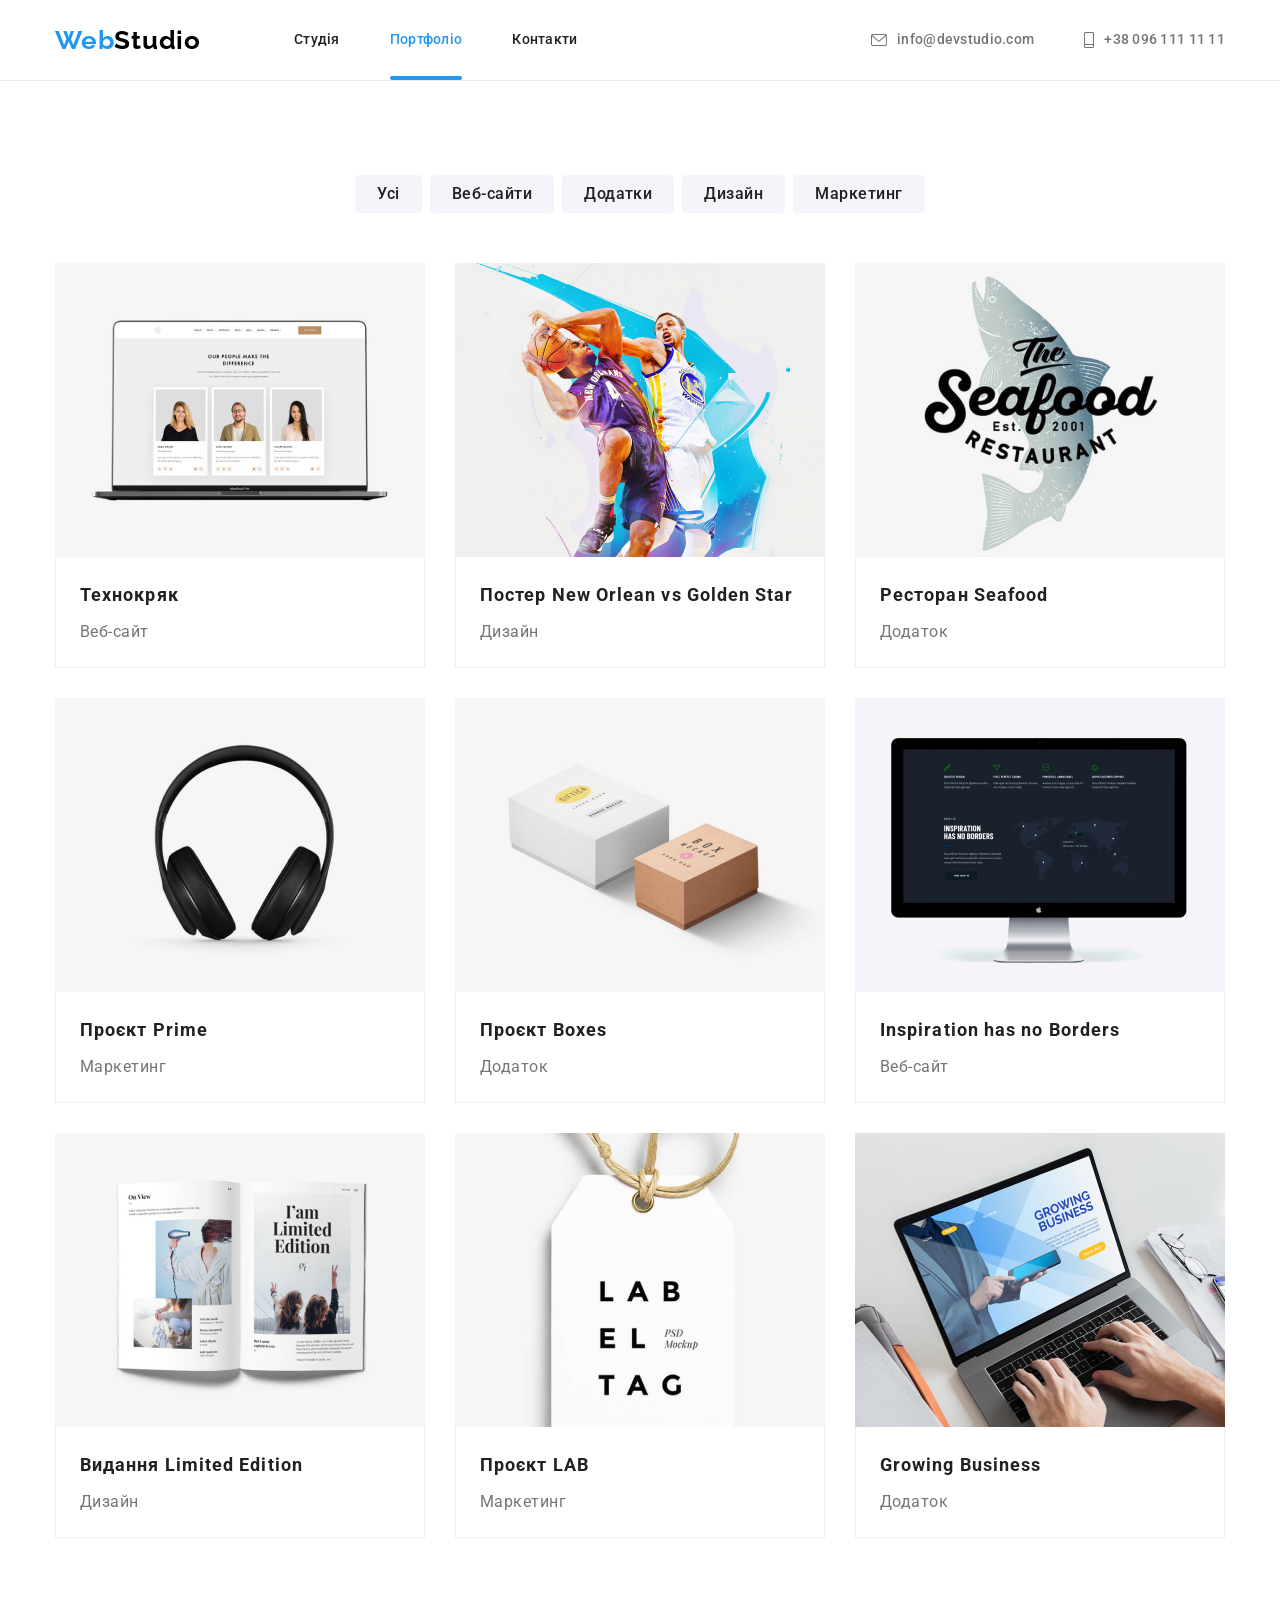
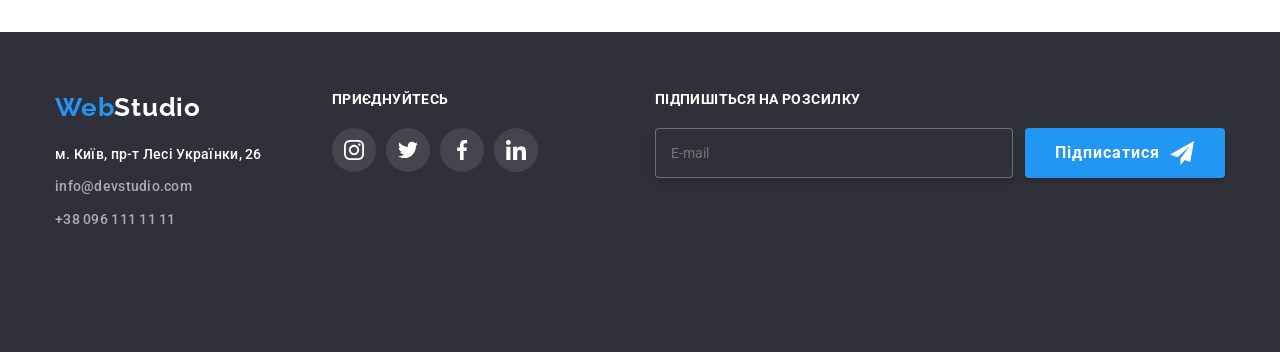
==== commit e5b9f9b7: "update" ====
--- a/portfolio.html
+++ b/portfolio.html
@@ -26,7 +26,7 @@
                     <a class="header__logo link-text" href="./index.html">Web<span
                             class="header__studio">Studio</span></a>
                     <ul class="header__list list-styles">
-                        <li class="header__item"><a class="header__link link-text" href="./index.html">Студія</a>
+                        <li class="header__item"><a class="header__link link-text " href="./index.html">Студія</a>
                         </li>
                         <li class="header__item">
                             <a class="header__link link-text current" href="./portfolio.html">Портфоліо</a>
@@ -37,20 +37,80 @@
                 <ul class="header__contact list-styles">
                     <li class="header__contact--link">
                         <a class="header__mail header__link link-text" href="mailto:info@devstudio.com">
-                            <svg class="header__img--logo costomers-img-logo" width="16" height="12">
+                            <svg class="header__img--logo costomers__img" width="16" height="12">
                                 <use href="./images/symbol-defs.svg#icon-mail"></use>
                             </svg>
                             info@devstudio.com</a>
                     </li>
                     <li class="header__contact--link">
                         <a class="header__tel header__link link-text" href="tel:+380961111111">
-                            <svg class="header__img--logo costomers-img-logo" width="10" height="16">
+                            <svg class="header__img--logo costomers__img" width="10" height="16">
                                 <use href="./images/symbol-defs.svg#icon-tel"></use>
                             </svg>
                             +38 096 111 11 11</a>
                     </li>
                 </ul>
+                <button type="button" class="menu-open-btn" data-menu-open>
+                    <svg class="menu-open">
+                        <use href="./images/symbol-defs.svg#icon-menu" width="40" height="40"></use>
+                    </svg>
+                </button>
             </section>
+        </div>
+        <div class="mob-menu is-hidden" data-menu>
+            <div class="mob-menu__container">
+                <div class="mob-menu__buttom">
+                    <button type="button" class="menu-close-btn" data-menu-close>
+                        <svg class="menu-close">
+                            <use href="./images/symbol-defs.svg#icon-menu-close" width="40" height="40px"></use>
+                        </svg>
+                    </button>
+                    <ul class="mob-menu__list list-styles">
+                        <li class="mob-menu__item"><a class="mob-menu__link link-text" href="./index.html">Студія</a>
+                        </li>
+                        <li class="mob-menu__item">
+                            <a class="mob-menu__link link-text mob-current" href="./portfolio.html">Портфоліо</a>
+                        </li>
+                        <li class="mob-menu__item"><a class="mob-menu__link link-text" href="">Контакти</a></li>
+                    </ul>
+                </div>
+                <div class="mob-menu__top">
+                    <ul class="mob-menu__contact list-styles">
+                        <li class="mob-menu__contact--tel">
+                            <a class="mob-menu__tel mob-menu__link link-text" href="tel:+380961111111">
+                                +38 096 111 11 11</a>
+                        </li>
+                        <li class="mob-menu__contact--mail">
+                            <a class="mob-menu__mail mob-menu__link link-text" href="mailto:info@devstudio.com">
+                                info@devstudio.com</a>
+                        </li>
+                    </ul>
+                    <div class="mob-container-icon">
+                        <ul class="mob-list-icon">
+                            <li class="mob-link-icon">
+                                <a href="" class="mob-address-icon">
+                                    instagram
+                                </a>
+                            </li>
+                            <li class="mob-link-icon">
+                                <a href="" class="mob-address-icon">
+                                    twitter
+                                </a>
+                            </li>
+                            <li class="mob-link-icon">
+                                <a href="" class="mob-address-icon">
+                                    facebook
+                                </a>
+                            </li>
+                            <li class="mob-link-icon">
+                                <a href="" class="mob-address-icon">
+                                    linkedin
+                                </a>
+                            </li>
+                        </ul>
+                    </div>
+                </div>
+            </div>
         </div>
     </header>
     <!-- секція 1 -->
@@ -74,13 +134,30 @@
                         <button class="navi-btn" type="button">Маркетинг</button>
                     </li>
                 </ul>
+
+                <!----------------------портфоліо--------------------------->
+
                 <h1 class="visually-hidden portfolio-title">Портфоліо</h1>
                 <ul class="portfolio-list list-styles">
                     <li class="portfolio-project">
                         <a class="portfolio-link" href="">
                             <div class="portfolio-img-position">
-                                <img class="portfolio-images" src="./images-portfiio/img1.jpg" alt="Технокряк"
-                                    width="370" height="294">
+                                <picture>
+                                    <source srcset="
+                                    ./images-portfiio/img-desk-1-2x/img1-1x.jpg,
+                                    ./images-portfiio/img-desk-1-2x/img1-2x.jpg
+                                    ">
+                                    <source srcset="
+                                    ./images-portfiio/img-tab-1-2x/img1-tab-1x.jpg,
+                                    ./images-portfiio/img-tab-1-2x/img1-tab-2x.jpg
+                                    ">
+                                    <source srcset="
+                                    ./images-portfiio/img-mob-1-2x/img-mob-1x.jpg,
+                                    ./images-portfiio/img-mob-1-2x/img-mob-2x.jpg
+                                    ">
+                                    <img class="portfolio-images" src="./images-portfiio/img1.jpg" alt="Технокряк"
+                                        width="370">
+                                </picture>
                                 <div class="container-position-portfolio">
                                     <p class="text-position">
                                         Ресурс пропонує комплексні пропозиції з різним рівнем функціоналу та
@@ -99,8 +176,22 @@
                     <li class="portfolio-project">
                         <a class="portfolio-link" href="">
                             <div class="portfolio-img-position">
-                                <img class="portfolio-images" src="./images-portfiio/img2.jpg"
-                                    alt="Постер New Orlean vs Golden Star" width="370" height="294">
+                                <picture>
+                                    <source srcset="
+                                        ./images-portfiio/img-desk-1-2x/img2-1x.jpg,
+                                        ./images-portfiio/img-desk-1-2x/img2-2x.jpg
+                                        ">
+                                    <source srcset="
+                                        ./images-portfiio/img-tab-1-2x/img2-tab-1x.jpg,
+                                        ./images-portfiio/img-tab-1-2x/img2-tab-2x.jpg
+                                        ">
+                                    <source srcset="
+                                        ./images-portfiio/img-mob-1-2x/img1-mob-1x.jpg,
+                                        ./images-portfiio/img-mob-1-2x/img1-mob-2x.jpg
+                                        ">
+                                    <img class="portfolio-images" src="./images-portfiio/img2.jpg"
+                                        alt="Постер New Orlean vs Golden Star" width="370">
+                                </picture>
                                 <div class="container-position-portfolio">
                                     <p class="text-position">
                                         Ресурс пропонує комплексні пропозиції з різним рівнем функціоналу та сервісів.
@@ -119,8 +210,22 @@
                     <li class="portfolio-project">
                         <a class="portfolio-link" href="">
                             <div class="portfolio-img-position">
-                                <img class="portfolio-images" src="./images-portfiio/img3.jpg" alt="логотип ресторану"
-                                    width="370" height="294">
+                                <picture>
+                                    <source srcset="
+                                            ./images-portfiio/img-desk-1-2x/img3-1x.jpg,
+                                            ./images-portfiio/img-desk-1-2x/img3-2x.jpg
+                                            ">
+                                    <source srcset="
+                                            ./images-portfiio/img-tab-1-2x/img3-tab-1x.jpg,
+                                            ./images-portfiio/img-tab-1-2x/img3-tab-2x.jpg
+                                            ">
+                                    <source srcset="
+                                            ./images-portfiio/img-mob-1-2x/img2-mob-1x.jpg,
+                                            ./images-portfiio/img-mob-1-2x/img2-mob-2x.jpg
+                                            ">
+                                    <img class="portfolio-images" src="./images-portfiio/img3.jpg"
+                                        alt="логотип ресторану" width="370">
+                                </picture>
                                 <div class="container-position-portfolio">
                                     <p class="text-position">
                                         Ресурс пропонує комплексні пропозиції з різним рівнем функціоналу та сервісів.
@@ -138,8 +243,22 @@
                     <li class="portfolio-project">
                         <a class="portfolio-link" href="">
                             <div class="portfolio-img-position">
-                                <img class="portfolio-images" src="./images-portfiio/img4.jpg" alt="Проєкт Prime"
-                                    width="370" height="294">
+                                <picture>
+                                    <source srcset="
+                                        ./images-portfiio/img-desk-1-2x/img4-1x.jpg,
+                                        ./images-portfiio/img-desk-1-2x/img4-2x.jpg
+                                        ">
+                                    <source srcset="
+                                        ./images-portfiio/img-tab-1-2x/img4-tab-1x.jpg,
+                                        ./images-portfiio/img-tab-1-2x/img4-tab-2x.jpg
+                                        ">
+                                    <source srcset="
+                                        ./images-portfiio/img-mob-1-2x/img3-mob-1x.jpg,
+                                        ./images-portfiio/img-mob-1-2x/img3-mob-2x.jpg
+                                        ">
+                                    <img class="portfolio-images" src="./images-portfiio/img4.jpg" alt="Проєкт Prime"
+                                        width="370">
+                                </picture>
                                 <div class="container-position-portfolio">
                                     <p class="text-position">
                                         Ресурс пропонує комплексні пропозиції з різним рівнем функціоналу та сервісів.
@@ -157,8 +276,22 @@
                     <li class="portfolio-project">
                         <a class="portfolio-link" href="">
                             <div class="portfolio-img-position">
-                                <img class="portfolio-images" src="./images-portfiio/img5.jpg" alt="Проєкт Boxes"
-                                    width="370" height="294">
+                                <picture>
+                                    <source srcset="
+                                        ./images-portfiio/img-desk-1-2x/img5-1x.jpg,
+                                        ./images-portfiio/img-desk-1-2x/img5-2x.jpg
+                                        ">
+                                    <source srcset="
+                                        ./images-portfiio/img-tab-1-2x/img5-tab-1x.jpg,
+                                        ./images-portfiio/img-tab-1-2x/img5-tab-2x.jpg
+                                        ">
+                                    <source srcset="
+                                        ./images-portfiio/img-mob-1-2x/img4-mob-1x.jpg,
+                                        ./images-portfiio/img-mob-1-2x/img4-mob-2x.jpg
+                                        ">
+                                    <img class="portfolio-images" src="./images-portfiio/img5.jpg" alt="Проєкт Boxes"
+                                        width="370">
+                                </picture>
                                 <div class="container-position-portfolio">
                                     <p class="text-position">
                                         Ресурс пропонує комплексні пропозиції з різним рівнем функціоналу та сервісів.
@@ -176,8 +309,22 @@
                     <li class="portfolio-project">
                         <a class="portfolio-link" href="">
                             <div class="portfolio-img-position">
-                                <img class="portfolio-images" src="./images-portfiio/img6.jpg"
-                                    alt="Inspiration has no Borders" width="370" height="294">
+                                <picture>
+                                    <source srcset="
+                                            ./images-portfiio/img-desk-1-2x/img6-1x.jpg,
+                                            ./images-portfiio/img-desk-1-2x/img6-2x.jpg
+                                            ">
+                                    <source srcset="
+                                            ./images-portfiio/img-tab-1-2x/img6-tab-1x.jpg,
+                                            ./images-portfiio/img-tab-1-2x/img6-tab-2x.jpg
+                                            ">
+                                    <source srcset="
+                                            ./images-portfiio/img-mob-1-2x/img5-mob-1x.jpg,
+                                            ./images-portfiio/img-mob-1-2x/img5-mob-2x.jpg
+                                            ">
+                                    <img class="portfolio-images" src="./images-portfiio/img6.jpg"
+                                        alt="Inspiration has no Borders" width="370">
+                                </picture>
                                 <div class="container-position-portfolio">
                                     <p class="text-position">
                                         Ресурс пропонує комплексні пропозиції з різним рівнем функціоналу та сервісів.
@@ -197,8 +344,22 @@
                     <li class="portfolio-project">
                         <a class="portfolio-link" href="">
                             <div class="portfolio-img-position">
-                                <img class="portfolio-images" src="./images-portfiio/img7.jpg"
-                                    alt="Видання Limited Edition" width="370" height="294">
+                                <picture>
+                                    <source srcset="
+                                            ./images-portfiio/img-desk-1-2x/img7-1x.jpg,
+                                            ./images-portfiio/img-desk-1-2x/img7-2x.jpg
+                                            ">
+                                    <source srcset="
+                                            ./images-portfiio/img-tab-1-2x/img7-tab-1x.jpg,
+                                            ./images-portfiio/img-tab-1-2x/img7-tab-2x.jpg
+                                            ">
+                                    <source srcset="
+                                            ./images-portfiio/img-mob-1-2x/img6-mob-1x.jpg,
+                                            ./images-portfiio/img-mob-1-2x/img6-mob-2x.jpg
+                                            ">
+                                    <img class="portfolio-images" src="./images-portfiio/img7.jpg"
+                                        alt="Видання Limited Edition" width="370">
+                                </picture>
                                 <div class="container-position-portfolio">
                                     <p class="text-position">
                                         Ресурс пропонує комплексні пропозиції з різним рівнем функціоналу та сервісів.
@@ -216,8 +377,22 @@
                     <li class="portfolio-project">
                         <a class="portfolio-link" href="">
                             <div class="portfolio-img-position">
-                                <img class="portfolio-images" src="./images-portfiio/img8.jpg" alt="Проєкт LAB"
-                                    width="370" height="294">
+                                <picture>
+                                    <source srcset="
+                                            ./images-portfiio/img-desk-1-2x/img8-1x.jpg,
+                                            ./images-portfiio/img-desk-1-2x/img8-2x.jpg
+                                            ">
+                                    <source srcset="
+                                            ./images-portfiio/img-tab-1-2x/img8-tab-1x.jpg,
+                                            ./images-portfiio/img-tab-1-2x/img8-tab-2x.jpg
+                                            ">
+                                    <source srcset="
+                                            ./images-portfiio/img-mob-1-2x/img7-mob-1x.jpg,
+                                            ./images-portfiio/img-mob-1-2x/img7-mob-2x.jpg
+                                            ">
+                                    <img class="portfolio-images" src="./images-portfiio/img8.jpg" alt="Проєкт LAB"
+                                        width="370">
+                                </picture>
                                 <div class="container-position-portfolio">
                                     <p class="text-position">
                                         Ресурс пропонує комплексні пропозиції з різним рівнем функціоналу та сервісів.
@@ -235,8 +410,22 @@
                     <li class="portfolio-project">
                         <a class="portfolio-link" href="">
                             <div class="portfolio-img-position">
-                                <img class="portfolio-images" src="./images-portfiio/img9.jpg" alt="Growing Business"
-                                    width="370" height="294">
+                                <picture>
+                                    <source srcset="
+                                            ./images-portfiio/img-desk-1-2x/img9-1x.jpg,
+                                            ./images-portfiio/img-desk-1-2x/img9-2x.jpg
+                                            ">
+                                    <source srcset="
+                                            ./images-portfiio/img-tab-1-2x/img9-tab-1x.jpg,
+                                            ./images-portfiio/img-tab-1-2x/img9-tab-2x.jpg
+                                            ">
+                                    <source srcset="
+                                            ./images-portfiio/img-mob-1-2x/img8-mob-1x.jpg,
+                                            ./images-portfiio/img-mob-1-2x/img8-mob-2x.jpg
+                                            ">
+                                    <img class="portfolio-images" src="./images-portfiio/img9.jpg"
+                                        alt="Growing Business" width="370">
+                                </picture>
                                 <div class="container-position-portfolio">
                                     <p class="text-position">
                                         Ресурс пропонує комплексні пропозиції з різним рівнем функціоналу та сервісів.
@@ -278,6 +467,7 @@
                     </ul>
                 </address>
             </div>
+            <!-------------------------------Соціальні мережі--------------------------->
             <div class="footer-container-icon">
                 <p class="footer-title-icon">приєднуйтесь</p>
                 <ul class="footer-list-icon">
@@ -314,23 +504,28 @@
             <!------------------------------------ПІДПИШІТЬСЯ НА РОЗСИЛКУ--------------------------------------->
             <div class="footer-news-email">
                 <p class="news-title">Підпишіться на розсилку</p>
-                <form class="news-form">
-                    <lable class="news-lable">
-                        <form action="email"></form>
-                    </lable>
-                    <input class="footer-input-news" type="text" name="email" type="email" id="email" required
-                        placeholder="E-mail">
-                    <button class="footer-btn-news">
-                        <span class="text-sign">Підписатися</span>
-                        <svg class="footer-icon-news" width="24" height="24">
-                            <use href="./images/symbol-defs.svg#icon-send"></use>
-                        </svg>
-                    </button>
+                <div class="subscribe-block">
+                    <form class="news-form">
+                        <lable class="news-lable">
+                            <form action="email"></form>
+                        </lable>
+                        <input class="footer-input-news" type="text" name="email" type="email" id="email" required
+                            placeholder="E-mail">
+                        <div class="footer-btn__container">
+                            <button class="footer-btn-news">
+                                <span class="text-sign">Підписатися</span>
+                                <svg class="footer-icon-news" width="24" height="24">
+                                    <use href="./images/symbol-defs.svg#icon-send"></use>
+                                </svg>
+                            </button>
+                        </div>
+                </div>
                 </form>
             </div>
         </div>
     </footer>
     <script src="./js/modal.js"></script>
+    <script src="./js/menu.js"></script>
 </body>
 
-<footer+</html>
--- a/css/main.min.css
+++ b/css/main.min.css
@@ -1 +1 @@
-html{box-sizing:border-box}p,h1,h2,h3,h4,h5,h6{margin:0}ul,ol{margin:0;padding-left:0;list-style:none}a{color:currentColor;text-decoration:none}img{display:block;max-width:100%;height:auto}address{font-style:normal}button{display:block;cursor:pointer;border:none;border-radius:4px}.backdrop{position:fixed;top:0;left:0;width:100%;height:100%;background-color:rgba(0,0,0,.2);visibility:visible;opacity:1;transition:opacity var(--transition-timing) var(--cubic),visibility var(--transition-timing) var(--cubic)}.backdrop.is-hidden{opacity:0;pointer-events:none;visibility:hidden}.modal{width:528px;height:581px;background-color:#fff;position:absolute;padding:17px 17px;top:50%;left:50%;transform:translate(-50%, -50%) scale(1);padding:40px}.model-tap{width:30px;height:30px;border-radius:50%;background-color:var(--main-btn-color);position:absolute;right:8px;top:8px;cursor:pointer;display:flex;align-items:center;justify-content:center;background:#fff;border:1px solid rgba(0,0,0,.1);transition:fill var(--cubic) var(--transition-timing)}.tap-modal-close{fill:#000;transition:fill var(--transition-timing) var(--cubic)}.model-tap:hover>.tap-modal-close{fill:#2196f3}.modal-title{font-family:"Roboto";font-style:normal;font-weight:700;font-size:20px;line-height:23px;text-align:center;letter-spacing:.03em;margin-bottom:12px;color:var(--main-subtitle-color)}.modal-input{width:100%;height:40px;border:1px solid rgba(33,33,33,.2);border-radius:4px;padding-left:42px;outline:rgba(0,0,0,0);transition:var(--transition-timing) var(--cubic)}.modal-input:focus{border:1px solid #2196f3}.input-wrap{position:relative}.modal-input-icon{position:absolute;top:50%;transform:translateY(-50%);left:12px;transition:var(--transition-timing) var(--cubic)}.modal-input:focus+.modal-input-icon{fill:var(--main-order-service)}.modal-lable-text{font-family:"Roboto";font-style:normal;font-weight:400;font-size:12px;line-height:14px;display:block;margin-bottom:4px;letter-spacing:.01em;color:#757575}.modal-field{margin-bottom:10px}.modal-comment{width:100%;height:120px;border:1px solid rgba(33,33,33,.2);border-radius:4px;resize:none;padding:12px 16px;outline:rgba(0,0,0,0);transition:var(--transition-timing) var(--cubic)}.modal-comment:focus{border:1px solid #2196f3}.modal-comment::-moz-placeholder{font-family:"Roboto";font-style:normal;font-weight:400;font-size:12px;line-height:14px;letter-spacing:.01em;color:rgba(117,117,117,.5)}.modal-comment:-ms-input-placeholder{font-family:"Roboto";font-style:normal;font-weight:400;font-size:12px;line-height:14px;letter-spacing:.01em;color:rgba(117,117,117,.5)}.modal-comment::placeholder{font-family:"Roboto";font-style:normal;font-weight:400;font-size:12px;line-height:14px;letter-spacing:.01em;color:rgba(117,117,117,.5)}.input-check{position:absolute;width:1px;height:1px;margin:-1px;border:0;padding:0;white-space:nowrap;-webkit-clip-path:inset(100%);clip-path:inset(100%);clip:rect(0 0 0 0);overflow:hidden}.check-text{display:flex;align-items:center;justify-content:center;font-weight:400;font-size:14px;line-height:1.71;letter-spacing:.03em}.check-text::before{display:inline-block;content:" ";width:16px;height:15px;border:2px solid #212121;border-radius:2px;margin-right:9px;transition:var(--transition-timing) var(--cubic)}.input-check:focus+.check-text::before,.input-check:hover+.check-text::before{border-color:#188ce8;box-shadow:0px 1px 1px rgba(143,64,12,.15);border-radius:2px}.input-check:checked+.check-text::before{background-color:#2196f3;background-image:url(../images/Vector.svg);background-position:center;background-repeat:no-repeat;border-color:rgba(0,0,0,0)}.modal-field-comment{margin-bottom:20px}.modal-privacy-link{display:flex;justify-content:center}.privacy-text-link{font-style:normal;font-weight:400;font-size:14px;line-height:24px;letter-spacing:.03em;color:#757575;margin-top:3px}.privacy-link{font-size:14px;line-height:1.71;margin-left:5px;letter-spacing:.03em;color:var(--main-order-service);text-underline-offset:.25em;text-decoration:underline}.modal-btn-container{display:flex;justify-content:center}.modal-btn{display:block;min-width:200px;padding:10px;font-family:"Roboto";font-style:normal;font-weight:700;font-size:16px;line-height:30px;margin:0 auto;margin-top:30px;letter-spacing:.06em;color:#fff;background:var(--main-order-service);box-shadow:0px 4px 4px rgba(0,0,0,.15);transition:var(--transition-timing) var(--cubic)}.modal-btn:hover,.modal-btn:focus{background:#188ce8;box-shadow:0px 4px 4px rgba(0,0,0,.15);border-radius:4px}.header{border-bottom:1px solid #ececec}.main__nav{display:flex;align-items:center}.header__navigation{display:flex;align-items:center}.header__logo{display:block;font-family:var(--raleway);font-weight:700;font-size:26px;line-height:1.19;letter-spacing:.03em;color:var(--main-order-service);text-decoration:none}.header__studio{font-family:var(--raleway);color:#000}.header__list{list-style-type:none;align-items:center;display:flex;margin-left:93px}.header__list .header__item:not(:last-child){margin-right:50px}.header__link{color:var(--main-link-color);text-decoration:none;font-weight:500;font-size:14px;line-height:1.14;letter-spacing:.02em;padding-top:32px;padding-bottom:32px;display:flex;align-items:center;position:relative;transition:color var(--cubic),var(--transition-timing)}.header__link:hover,.header__link:focus{color:#2196f3}.current{color:#2196f3}.current::after{position:absolute;content:"";display:block;left:0;bottom:0px;width:100%;height:4px;border-radius:2px;background-color:#2196f3}.header__contact{display:flex;margin-left:auto}.header__img--logo{margin-right:10px}.header__mail,.header__tel{color:var(--main-text-color)}.header__contact .header__contact--link:not(:last-child){margin-right:50px}.hero{margin:0 auto;background-image:linear-gradient(rgba(47, 48, 58, 0.4), rgba(47, 48, 58, 0.4)),url(../images/Img-backraund.jpg);background-color:var(--main-background);text-align:center;padding:200px 0px;width:1600px;height:600px;background-repeat:no-repeat;background-size:cover}.hero__title{font-family:"Roboto";font-weight:900;font-size:44px;line-height:1.36;letter-spacing:.06em;text-transform:uppercase;color:var(--main-title-color);max-width:696px;margin:0 auto;margin-bottom:30px}.hero__btn{font-family:inherit;font-weight:700;font-size:16px;line-height:1.88;align-items:center;text-align:center;letter-spacing:.06em;color:var(--main-title-color);cursor:pointer;background:#2196f3;box-shadow:0px 4px 4px rgba(0,0,0,.15);display:block;margin-left:auto;margin-right:auto;padding:10px 32px;max-height:50px;border:none;border-radius:4px;transition:color var(--cubic) var(--transition-timing),background-color var(--cubic) var(--transition-timing)}.hero__btn:hover,.hero__btn:focus{background-color:#188ce8}.features{padding:94px 0}.features__list{list-style-type:none;display:flex}.features__item{width:270px}.features__list .features__item:not(:last-child){margin-right:30px}.features__logo{width:270px;height:120px;display:flex;justify-content:center;align-items:center;background:#f5f4fa;margin-bottom:30px}.features__img{fill:currentColor}.futures__title{color:var(--main-link-color);font-weight:700;font-size:14px;line-height:1.14;text-transform:uppercase;margin-bottom:10px}.futures__text{line-height:1.71}.section{padding-top:94px;padding-bottom:94px}.work{padding-top:0}.we-do-title{font-family:"Roboto";font-weight:700;font-size:36px;line-height:1.166;letter-spacing:.03em;color:var(--main-link-color);text-align:center;margin-bottom:50px}.we-do-list{list-style-type:none;display:flex}.we-do-list .we-do-photo:not(:last-child){margin-right:30px}.work-photo{position:relative}.work-text{position:absolute;display:flex;align-items:center;justify-content:center;bottom:0;height:70px;width:100%;background-color:rgba(47,48,58,.8);color:#fff;font-weight:700;line-height:1.14;text-transform:uppercase}.team{background:#f5f4fa;padding-top:94px;padding-bottom:94px}.team__title{font-weight:700;font-size:36px;line-height:1.16;letter-spacing:.03em;color:var(--main-link-color);margin-bottom:50px;text-align:center}.team__list{display:flex}.team__discription{padding-top:30px;padding-bottom:30px}.team__item{background-color:#fff;box-shadow:0px 1px 3px rgba(0,0,0,.12),0px 1px 1px rgba(0,0,0,.14),0px 2px 1px rgba(0,0,0,.2);border-radius:0px 0px 4px 4px}.team__list .team__item:not(:last-child){margin-right:30px}.team__item--title{font-family:"Roboto";font-weight:500;font-size:16px;line-height:1,87;letter-spacing:.03em;color:var(--main-link-color);text-align:center}.team__text{font-size:16px;line-height:1.18;color:#757575;margin-top:10px;text-align:center}.team__list--icon{display:flex;align-items:center;justify-content:center;margin-top:16px;gap:10px}.team__address--icon{display:flex;align-items:center;justify-content:center;background:var(--main-btn-color);color:#afb1b8;border-radius:50%;width:44px;height:44px;transition:color var(--cubic) var(--transition-timing),background var(--cubic) var(--transition-timing)}.team__address--icon:hover,.team__address--icon:focus{background:var(--main-order-service);color:var(--main-btn-color)}.team__icon{fill:currentColor;width:20px;height:20px}.customers{padding:94px 0}.customers__title{font-family:"Roboto";font-style:normal;font-weight:700;font-size:36px;line-height:1.16;text-align:center;letter-spacing:.03em;color:#212121}.customers__logo{display:flex;justify-content:center;align-items:center;gap:30px;margin-top:50px}.customers__link{display:flex;width:170px;height:92px;justify-content:center;align-items:center;color:#afb1b8;border:1px solid #afb1b8;border-radius:4px;transition:color var(--cubic) var(--transition-timing),border-color var(--cubic) var(--transition-timing)}.customers__link:hover,.customers__link:focus{color:var(--main-order-service);border-color:var(--main-order-service)}.costomers__img{fill:currentColor}.navi-list{list-style-type:none;display:flex;margin-bottom:50px;justify-content:center}.list-btn{display:block}.navi-list .list-btn:not(:last-child){margin-right:8px}.navi-btn{font-family:"Roboto";font-weight:500;font-size:16px;line-height:1.62;text-align:center;letter-spacing:.03em;color:var(--mine-navi-btn-color);background:var(--main-navi-btn-background);padding:6px 22px;border:none;transition:color var(--cubic) var(--transition-timing),background var(--cubic) var(--transition-timing),box-shadow var(--cubic) var(--transition-timing)}.navi-btn:hover,.navi-btn:focus{background-color:#2196f3;color:var(--main-btn-color);box-shadow:0px 3px 1px rgba(0,0,0,.1),0px 1px 2px rgba(0,0,0,.08),0px 2px 2px rgba(0,0,0,.12)}.progect-description{padding:20px 24px;border-bottom:1px solid var(--border-color-cards);border-right:1px solid var(--border-color-cards);border-left:1px solid var(--border-color-cards)}.portfolio{padding:94px 0}.portfolio-title{color:var(--main-subtitle-color);font-weight:700;font-size:18px;line-height:2;letter-spacing:.06em;margin-bottom:4px}.portfolio-list{list-style-type:none;display:flex;flex-wrap:wrap;gap:30px}.portfolio-project{width:370px}.portfolio-project:hover .portfolio-project .portfolio-link{display:block;position:relative}.portfolio-link{display:block;transition:box-shadow var(--cubic) var(--transition-timing)}.portfolio-link:hover,.portfolio-link:focus{box-shadow:0px 1px 1px rgba(0,0,0,.12),0px 4px 4px rgba(0,0,0,.06),1px 4px 6px rgba(0,0,0,.16)}.portfolio-img-position{position:relative;overflow:hidden}.container-position-portfolio{position:absolute;display:flex;top:0px;background:rgba(33,150,243,.9);width:100%;height:100%;opacity:0;transform:translateY(101%);transition:var(--cubic),var(--transition-timing)}.portfolio-link:hover .container-position-portfolio{transform:translateY(0);opacity:1}.portfolio-link:focus .container-position-portfolio{transform:translateY(0);opacity:1;transition:var(--cubic) var(--transition-timing)}.text-position{font-family:"Roboto";font-style:normal;font-weight:400;font-size:18px;line-height:28px;letter-spacing:.03em;color:#fff;padding:64px 24px}.portfolio-sub-title{font-weight:700;font-size:18px;line-height:2;letter-spacing:.06em;margin-bottom:4px;color:var(--main-subtitle-color)}.portfolio-text{font-size:16px;line-height:1.87;letter-spacing:.03em;color:var(--main-Portfolio-text-color)}.footer{background-color:var(--main-background);padding-top:60px;padding-bottom:60px}.footer-address{margin-top:20px}.footer-logo{font-family:var(--raleway);font-style:normal;font-weight:700;font-size:26px;line-height:1.19;letter-spacing:.03em;color:var(--main-order-service);margin-bottom:20px}.footer-studio{font-family:var(--raleway);font-weight:700;font-size:26px;line-height:1.19;letter-spacing:.03em;color:var(--main-title-color)}.footer .footer-studio{margin-bottom:20px}.footer-list .footer-item:not(:last-child){margin-bottom:9px}.footer-maps{font-style:normal;font-family:"Roboto";font-weight:400;font-size:14px;line-height:1.71;letter-spacing:.03em;color:var(--main-title-color)}.footer-mail,.footer-tel{font-family:"Roboto";font-style:normal;display:block;font-size:14px;line-height:1.71;letter-spacing:.03em;color:rgba(255,255,255,.6)}.footer-link{display:block;font-family:"Roboto";font-weight:500;font-size:14px;line-height:1.71;letter-spacing:.02em;display:block;display:flex;align-items:center;transition:color var(--cubic) var(--transition-timing)}.footer-link:hover,.footer-link:focus{color:#2196f3}.footer-container-icon{margin-left:70px}.footer-list-icon{display:flex;justify-content:center;margin-top:20px;gap:10px}.footer-title-icon{color:var(--main-title-color);font-weight:700;font-size:14px;line-height:1.14;letter-spacing:.03em;text-transform:uppercase}.footer-address-icon{display:flex;align-items:center;justify-content:center;background:rgba(255,255,255,.1);color:#fff;border-radius:50%;width:44px;height:44px;transition:color var(--cubic) var(--transition-timing),background var(--cubic) var(--transition-timing)}.footer-address-icon:hover,.footer-address-icon:focus{background:#2196f3}.footer-icon{fill:currentColor}.footer-thumb{display:flex}.footer-news-email{margin-left:auto}.footer-news-email input{padding:15px;width:358px;height:50px;border:1px solid rgba(255,255,255,.3);border-radius:4px;background-color:#2f303a;color:var(--main-text-color);filter:drop-shadow(0px 4px 4px rgba(0, 0, 0, 0.15))}.footer-news-email:hover{border-color:var(--main-text-color);cursor:pointer}.news-title{font-family:"Roboto";font-style:normal;font-weight:700;font-size:14px;line-height:1.14;letter-spacing:.03em;text-transform:uppercase;color:#fff}.news-form{margin-top:20px}.footer-icon-news{margin-left:10px}.footer-btn-news{display:inline-flex;width:200px;height:50px;padding-top:10px;padding-bottom:10px;margin-left:12px;align-items:center;justify-content:center;margin-left:12px;background-color:var(--main-order-service);box-shadow:0px 4px 4px rgba(0,0,0,.15);border-radius:4px;color:var(--main-navi-btn-background);transition:box-shadow var(--cubic) var(--transition-timing),var(--cubic) var(--transition-timing)}.footer-btn-news:focus,.footer-btn-news:hover{background:#188ce8;box-shadow:0px 4px 4px rgba(0,0,0,.15);border-radius:4px}.text-sign{font-family:"Roboto";font-style:normal;font-weight:700;font-size:16px;line-height:30px;display:flex;align-items:center;text-align:center;letter-spacing:.06em;color:#fff}.footer-icon:hover{fill:currentColor}body{font-family:"roboto",sans-serif;background-color:#fff;color:var(--main-Portfolio-text-color);font-size:14px;letter-spacing:.03em}:root{--main-title-color: #ffffff;--main-link-color: #212121;--main-text-color: #757575;--main-btn-color: #ffffff;--main-subtitle-color: #212121;--main-Portfolio-text-color: #757575;--mine-navi-btn-color: #212121;--main-order-service: #2196f3;--main-background: #2f303a;--main-navi-btn-background: #f5f4fa;--border-color-cards: #eeeeee;--raleway: "raleway", sans-serif;--roboto: "roboto", sans-serif;--transition-timing: 250ms;--cubic: cubic-bezier(0.4, 0, 0.2, 1)}.visually-hidden{position:absolute;width:1px;height:1px;margin:-1px;border:0;padding:0;white-space:nowrap;-webkit-clip-path:inset(100%);clip-path:inset(100%);clip:rect(0 0 0 0);overflow:hidden}.container{width:1200px;margin:0 auto;padding:0 15px}.list-styles{list-style:none;padding-left:0}.link-text{text-decoration:none}/*# sourceMappingURL=main.min.css.map */+html{box-sizing:border-box}p,h1,h2,h3,h4,h5,h6{margin:0}ul,ol{margin:0;padding-left:0;list-style:none}a{color:currentColor;text-decoration:none}img{display:block;width:100%;max-width:100%;height:auto}address{font-style:normal}button{display:block;cursor:pointer;border:none;border-radius:4px}.backdrop{position:fixed;top:0;left:0;width:100%;height:100%;background-color:rgba(0,0,0,.2);visibility:visible;opacity:1;transition:opacity var(--transition-timing) var(--cubic),visibility var(--transition-timing) var(--cubic)}.backdrop.is-hidden{opacity:0;pointer-events:none;visibility:hidden}.backdrop .modal{width:310px;height:610px;background-color:#fff;position:absolute;padding:17px 17px;top:50%;left:50%;transform:translate(-50%, -50%) scale(1);padding:40px}@media screen and (min-width: 480px){.backdrop .modal{width:450px;height:609px}}@media screen and (min-width: 1200px){.backdrop .modal{width:528px;height:581px}}.model-tap{width:30px;height:30px;border-radius:50%;background-color:var(--main-btn-color);position:absolute;right:8px;top:8px;cursor:pointer;display:flex;align-items:center;justify-content:center;background:#fff;border:1px solid rgba(0,0,0,.1);transition:fill var(--cubic) var(--transition-timing)}.tap-modal-close{fill:#000;transition:fill var(--transition-timing) var(--cubic)}.model-tap:hover>.tap-modal-close{fill:#2196f3}.modal-title{font-family:"Roboto";font-style:normal;font-weight:700;font-size:20px;line-height:30px;text-align:center;letter-spacing:.03em;margin-bottom:12px;color:var(--main-subtitle-color)}@media screen and (min-width: 768px){.modal-title{font-size:20px;line-height:23px}}@media screen and (min-width: 1200px){.modal-title{font-size:20px;line-height:23px}}.modal-input{width:100%;height:40px;border:1px solid rgba(33,33,33,.2);border-radius:4px;padding-left:42px;outline:rgba(0,0,0,0);transition:var(--transition-timing) var(--cubic)}.modal-input:focus{border:1px solid #2196f3}.input-wrap{position:relative}.modal-input-icon{position:absolute;top:50%;transform:translateY(-50%);left:12px;transition:var(--transition-timing) var(--cubic)}.modal-input:focus+.modal-input-icon{fill:var(--main-order-service)}.modal-lable-text{font-family:"Roboto";font-style:normal;font-weight:400;font-size:12px;line-height:14px;display:block;margin-bottom:4px;letter-spacing:.01em;color:#757575}.modal-field{margin-bottom:10px}.modal-comment{width:100%;height:120px;border:1px solid rgba(33,33,33,.2);border-radius:4px;resize:none;padding:12px 16px;outline:rgba(0,0,0,0);transition:var(--transition-timing) var(--cubic)}.modal-comment:focus{border:1px solid #2196f3}.modal-comment::-moz-placeholder{font-family:"Roboto";font-style:normal;font-weight:400;font-size:12px;line-height:14px;letter-spacing:.01em;color:rgba(117,117,117,.5)}.modal-comment:-ms-input-placeholder{font-family:"Roboto";font-style:normal;font-weight:400;font-size:12px;line-height:14px;letter-spacing:.01em;color:rgba(117,117,117,.5)}.modal-comment::placeholder{font-family:"Roboto";font-style:normal;font-weight:400;font-size:12px;line-height:14px;letter-spacing:.01em;color:rgba(117,117,117,.5)}.input-check{position:absolute;width:1px;height:1px;margin:-1px;border:0;padding:0;white-space:nowrap;-webkit-clip-path:inset(100%);clip-path:inset(100%);clip:rect(0 0 0 0);overflow:hidden}.check-text{display:flex;align-items:center;justify-content:center;font-weight:400;font-size:14px;line-height:1.71;letter-spacing:.03em}.check-text::before{display:inline-block;content:" ";width:16px;height:15px;border:2px solid #212121;border-radius:2px;margin-right:9px;transition:var(--transition-timing) var(--cubic)}.input-check:focus+.check-text::before,.input-check:hover+.check-text::before{border-color:#188ce8;box-shadow:0px 1px 1px rgba(143,64,12,.15);border-radius:2px}.input-check:checked+.check-text::before{background-color:#2196f3;background-image:url(../images/Vector.svg);background-position:center;background-repeat:no-repeat;border-color:rgba(0,0,0,0)}.modal-field-comment{margin-bottom:20px}.modal-privacy-link{display:flex;justify-content:center}.privacy-text-link{font-style:normal;font-weight:400;font-size:12px;line-height:14px;letter-spacing:.03em;color:#757575;margin-top:3px}@media screen and (min-width: 1200px){.privacy-text-link{font-size:14px;line-height:24px}}.privacy-link{font-size:12px;line-height:14px;margin-left:5px;letter-spacing:.03em;color:var(--main-order-service);text-underline-offset:.25em;text-decoration:underline}@media screen and (min-width: 1200px){.privacy-link{font-size:14px;line-height:24px}}.modal-btn-container{display:flex;justify-content:center}.modal-btn{display:block;min-width:200px;padding:10px;font-family:"Roboto";font-style:normal;font-weight:700;font-size:16px;line-height:30px;margin:0 auto;margin-top:30px;letter-spacing:.06em;color:#fff;background:var(--main-order-service);box-shadow:0px 4px 4px rgba(0,0,0,.15);transition:var(--transition-timing) var(--cubic)}.modal-btn:hover,.modal-btn:focus{background:#188ce8;box-shadow:0px 4px 4px rgba(0,0,0,.15);border-radius:4px}.menu-open{justify-content:center;align-items:center;width:40px;height:40px;margin:10px;transition:var(--cubic) var(--transition-timing)}.menu-close{justify-content:center;align-items:center;width:40px;height:40px;transition:var(--cubic) var(--transition-timing)}.menu-close:hover,.menu-close:focus{fill:#2196f3}.menu-open:hover,.menu-open:focus{fill:#2196f3}.mob-menu{position:fixed;top:0;background-color:#fff;width:100vw;height:100vh;z-index:1;padding-top:10px;padding-bottom:48px}@media screen and (min-width: 320px){.mob-menu{display:block}}@media screen and (min-width: 480px){.mob-menu{display:block}}@media screen and (min-width: 768px){.mob-menu{display:none}}@media screen and (min-width: 1200px){.mob-menu{display:none}}.mob-menu>.mob-menu__container{height:100%;display:flex;flex-direction:column;justify-content:space-between;overflow:auto}.mob-menu.is-hidden{opacity:0;pointer-events:none;visibility:hidden}.mob-menu__container{max-width:480px;padding-left:40px;padding-right:20px;margin-left:auto;margin-right:auto}.menu-open-btn{margin-left:auto;background-color:rgba(0,0,0,0);border:none}@media screen and (min-width: 320px){.menu-open-btn{display:block}}@media screen and (min-width: 480px){.menu-open-btn{display:block}}@media screen and (min-width: 768px){.menu-open-btn{display:none}}.menu-close-btn{margin-left:auto;background-color:rgba(0,0,0,0);border:none}.mob-menu__item:not(:last-child){margin-bottom:32px}.mob-menu__item{font-family:"Roboto";font-style:normal;font-weight:500;font-size:40px;line-height:1.18;letter-spacing:.02em;color:#212121}.mob-current{color:#2196f3}.mob-menu__contact--tel{margin-top:50px}.mob-menu__contact--mail{margin-top:64px}.mob-menu__mail{font-family:"Roboto";font-style:normal;font-weight:500;font-size:24px;line-height:1.166;letter-spacing:.02em;color:#757575}.mob-menu__tel{font-family:"Roboto";font-style:normal;font-weight:500;font-size:34px;line-height:1.176;letter-spacing:.02em;color:#2196f3}.mob-list-icon{flex-wrap:wrap;row-gap:10px;display:flex;margin-top:64px}.mob-link-icon:not(:last-child){margin-right:10px;padding-right:10px;border-right:1px solid rgba(33,33,33,.2)}.mob-address-icon{font-family:"Roboto";font-style:normal;font-weight:500;font-size:18px;line-height:22px;letter-spacing:.02em;color:#2196f3}.header{border-bottom:1px solid #ececec}.main__nav{display:flex;align-items:center}.header__navigation{display:flex;align-items:center}.header__logo{display:block;font-family:var(--raleway);font-weight:700;font-size:24px;line-height:1.16;letter-spacing:.03em;color:var(--main-order-service);text-decoration:none}@media screen and (min-width: 480px){.header__logo{font-size:24px;line-height:1.16}}@media screen and (min-width: 768px){.header__logo{font-size:24px;line-height:1.16}}@media screen and (min-width: 1200px){.header__logo{font-size:26px;line-height:1.19}}.header__studio{font-family:var(--raleway);color:#000}.header__list{list-style-type:none;align-items:center;flex-wrap:wrap;display:flex}@media screen and (min-width: 320px){.header__list{display:none}}@media screen and (min-width: 480px){.header__list{display:none}}@media screen and (min-width: 768px){.header__list{display:flex;margin-left:88px}}@media screen and (min-width: 1200px){.header__list{display:flex;margin-left:93px}}.header__list .header__item:not(:last-child){margin-right:50px}.header__link{color:var(--main-link-color);text-decoration:none;font-weight:500;font-size:14px;line-height:1.14;letter-spacing:.02em;padding-top:32px;padding-bottom:32px;display:flex;align-items:center;position:relative;transition:color var(--cubic),var(--transition-timing)}.header__link:hover,.header__link:focus{color:#2196f3}.current{color:#2196f3}.current::after{position:absolute;content:"";display:block;left:0;bottom:0px;width:100%;height:4px;border-radius:2px;background-color:#2196f3}.header__contact{display:flex;margin-left:auto}@media screen and (min-width: 320px){.header__contact{display:none}}@media screen and (min-width: 480px){.header__contact{display:none}}@media screen and (min-width: 768px){.header__contact{max-height:80px;display:block}}@media screen and (min-width: 1200px){.header__contact{display:flex}}.header__img--logo{margin-right:10px}.header__mail,.header__tel{height:14px;color:var(--main-text-color)}@media screen and (min-width: 768px){.header__contact .header__contact--link:not(:last-child){height:14px;display:block;margin-bottom:10px}}@media screen and (min-width: 1200px){.header__contact .header__contact--link:not(:last-child){display:flex;margin-right:50px}}.hero{margin:0 auto;background-image:linear-gradient(rgba(47, 48, 58, 0.4), rgba(47, 48, 58, 0.4)),url(../images/hero-mob.jpg);background-color:var(--main-background);text-align:center;padding:118px 0px;max-width:768px;max-height:400px;background-repeat:no-repeat;background-size:cover}@media(min-device-pixel-ratio: 2),(-webkit-min-device-pixel-ratio: 2),(min-resolution: 192dpi),(min-resolution: 2dppx){.hero{background-image:linear-gradient(rgba(47, 48, 58, 0.4), rgba(47, 48, 58, 0.4)),url(../images/hero-mob-2x.jpg)}}@media screen and (min-width: 768px){.hero{max-width:1200px;max-height:400px;padding:118px 0px;background-image:linear-gradient(rgba(47, 48, 58, 0.4), rgba(47, 48, 58, 0.4)),url(../images/hero-tab.jpg)}}@media screen and (min-width: 768px)and (min-device-pixel-ratio: 2),screen and (min-width: 768px)and (-webkit-min-device-pixel-ratio: 2),screen and (min-width: 768px)and (min-resolution: 192dpi),screen and (min-width: 768px)and (min-resolution: 2dppx){.hero{background-image:linear-gradient(rgba(47, 48, 58, 0.4), rgba(47, 48, 58, 0.4)),url(../images/hero-tab-2x.jpg)}}@media screen and (min-width: 1200px){.hero{max-width:1600px;max-height:600px;padding:200px 0px;background-image:linear-gradient(rgba(47, 48, 58, 0.4), rgba(47, 48, 58, 0.4)),url(../images/hero-backraund.jpg)}}@media screen and (min-width: 1200px)and (min-device-pixel-ratio: 2),screen and (min-width: 1200px)and (-webkit-min-device-pixel-ratio: 2),screen and (min-width: 1200px)and (min-resolution: 192dpi),screen and (min-width: 1200px)and (min-resolution: 2dppx){.hero{background-image:linear-gradient(rgba(47, 48, 58, 0.4), rgba(47, 48, 58, 0.4)),url(../images/hero-backraund-2x.jpg)}}.hero__title{font-family:"Roboto";font-weight:900;font-size:26px;line-height:1.615;letter-spacing:.06em;text-transform:uppercase;color:var(--main-title-color);max-width:696px;margin:0 auto;margin-bottom:30px}@media screen and (min-width: 768px){.hero__title{width:360px;height:84px}}@media screen and (min-width: 1200px){.hero__title{width:696px;height:120px;font-size:44px;line-height:1.36}}.hero__btn{font-family:inherit;font-weight:700;font-size:16px;line-height:1.88;align-items:center;text-align:center;letter-spacing:.06em;color:var(--main-title-color);cursor:pointer;background:#2196f3;box-shadow:0px 4px 4px rgba(0,0,0,.15);display:block;margin-left:auto;margin-right:auto;padding:10px 32px;max-height:50px;border:none;border-radius:4px;transition:color var(--cubic) var(--transition-timing),background-color var(--cubic) var(--transition-timing)}.hero__btn:hover,.hero__btn:focus{background-color:#188ce8}.features{padding:60px 0}@media screen and (min-width: 1200px){.features{padding:94px 0}}.features__list{list-style-type:none;display:flex;flex-wrap:wrap;gap:30px}@media screen and (min-width: 1200px){.features__list{flex-wrap:nowrap}}.features__item{width:100%}@media screen and (min-width: 768px){.features__item{width:calc((100% - 30px)/2)}}@media screen and (min-width: 1200px){.features__item{width:calc((100% - 30px)/4)}}.features__logo{width:100%;height:120px;display:flex;justify-content:center;align-items:center;background:#f5f4fa;margin-bottom:30px}.features__img{fill:currentColor}.futures__title{display:flex;justify-content:center;color:var(--main-link-color);font-weight:700;font-size:14px;line-height:1.14;text-transform:uppercase;margin-bottom:10px}@media screen and (min-width: 768px){.futures__title{display:block}}@media screen and (min-width: 1200px){.futures__title{display:block}}.futures__text{line-height:1.71}.section{padding-top:94px;padding-bottom:94px}@media screen and (min-width: 480px),(max-width: 480px){.section{display:none}}@media screen and (min-width: 768px),(max-width: 768px){.section{display:none}}@media screen and (min-width: 1200px){.section{display:block}}.work{padding-top:0}.we-do-title{font-family:"Roboto";font-weight:700;font-size:36px;line-height:1.166;letter-spacing:.03em;color:var(--main-link-color);text-align:center;margin-bottom:50px}.we-do-list{list-style-type:none;display:flex}.we-do-list .we-do-photo:not(:last-child){margin-right:30px}.work-photo{position:relative}.work-text{position:absolute;display:flex;align-items:center;justify-content:center;bottom:0;height:70px;width:100%;background-color:rgba(47,48,58,.8);color:#fff;font-weight:700;line-height:1.14;text-transform:uppercase}.team{background:#f5f4fa;padding-top:60px;padding-bottom:60px}@media screen and (min-width: 1200px){.team{padding-top:94px;padding-bottom:94px}}.team__title{font-weight:700;font-size:28px;line-height:1.18;letter-spacing:.03em;color:var(--main-link-color);margin-bottom:50px;text-align:center}@media screen and (min-width: 1200px){.team__title{font-size:36px;line-height:1.16}}.team__list{display:flex;flex-wrap:wrap;gap:30px}@media screen and (min-width: 768px){.team__item{width:calc((100% - 30px)/2)}}@media screen and (min-width: 1200px){.team__item{max-width:270px;width:calc((100% - 30px)/4)}}.team__discription{padding-top:30px;padding-bottom:30px}.team__item{width:450px;background-color:#fff;box-shadow:0px 1px 3px rgba(0,0,0,.12),0px 1px 1px rgba(0,0,0,.14),0px 2px 1px rgba(0,0,0,.2);border-radius:0px 0px 4px 4px}@media screen and (min-width: 768px){.team__item{width:354px}}@media screen and (min-width: 1200px){.team__item{width:270px}}.team__item--title{font-family:"Roboto";font-weight:500;font-size:16px;line-height:1,87;letter-spacing:.03em;color:var(--main-link-color);text-align:center}.team__text{font-size:16px;line-height:1.18;color:#757575;margin-top:10px;text-align:center}.team__list--icon{display:flex;align-items:center;justify-content:center;margin-top:16px;gap:10px}.team__address--icon{display:flex;align-items:center;justify-content:center;background:var(--main-btn-color);color:#afb1b8;border-radius:50%;width:44px;height:44px;transition:color var(--cubic) var(--transition-timing),background var(--cubic) var(--transition-timing)}.team__address--icon:hover,.team__address--icon:focus{background:var(--main-order-service);color:var(--main-btn-color)}.team__icon{fill:currentColor;width:20px;height:20px}@media screen and (min-width: 320px){.customers{display:block;padding:60px 0}}@media screen and (min-width: 480px){.customers{display:block;padding:60px 0}}@media screen and (min-width: 768px){.customers{display:block;padding:60px 0}}@media screen and (min-width: 1200px){.customers{display:block;padding:94px 0}}.customers__title{font-family:"Roboto";font-style:normal;font-weight:700;font-size:28px;line-height:1.18;text-align:center;letter-spacing:.03em;color:#212121}@media screen and (min-width: 1200px){.customers__title{font-size:36px;line-height:1.16}}.customers__logo{display:flex;flex-wrap:wrap;justify-content:center;align-items:center;gap:30px;margin-top:30px}.customers__link{display:flex;width:290px;height:92px;justify-content:center;align-items:center;color:#afb1b8;border:1px solid #afb1b8;border-radius:4px;transition:color var(--cubic) var(--transition-timing),border-color var(--cubic) var(--transition-timing)}.customers__link:hover,.customers__link:focus{color:var(--main-order-service);border-color:var(--main-order-service)}@media screen and (min-width: 320px){.customers__link{max-width:290px}}@media screen and (min-width: 480px){.customers__link{max-width:210px}}@media screen and (min-width: 768px){.customers__link{max-width:226px}}@media screen and (min-width: 1200px){.customers__link{max-width:170px}}.costomers__img{fill:currentColor}.navi-list{list-style-type:none;display:flex;margin-bottom:50px;flex-wrap:wrap}@media screen and (min-width: 768px){.navi-list{justify-content:center}}.list-btn{display:block}.navi-list .list-btn:not(:last-child){margin-right:8px;margin-bottom:15px}@media screen and (min-width: 768px){.navi-list .list-btn:not(:last-child){margin-bottom:0}}.navi-btn{font-family:"Roboto";font-weight:500;font-size:16px;line-height:1.62;text-align:center;letter-spacing:.03em;color:var(--mine-navi-btn-color);background:var(--main-navi-btn-background);padding:6px 22px;border:none;transition:color var(--cubic) var(--transition-timing),background var(--cubic) var(--transition-timing),box-shadow var(--cubic) var(--transition-timing)}.navi-btn:hover,.navi-btn:focus{background-color:#2196f3;color:var(--main-btn-color);box-shadow:0px 3px 1px rgba(0,0,0,.1),0px 1px 2px rgba(0,0,0,.08),0px 2px 2px rgba(0,0,0,.12)}.progect-description{padding:20px 24px;border-bottom:1px solid var(--border-color-cards);border-right:1px solid var(--border-color-cards);border-left:1px solid var(--border-color-cards)}.portfolio{padding:94px 0}.portfolio-title{color:var(--main-subtitle-color);font-weight:700;font-size:18px;line-height:2;letter-spacing:.06em;margin-bottom:4px}.portfolio-list{list-style-type:none;display:flex;flex-wrap:wrap;gap:30px}.portfolio-project{width:450px}@media screen and (min-width: 768px){.portfolio-project{width:354px}}@media screen and (min-width: 1200px){.portfolio-project{width:370px}}.portfolio-project:hover .portfolio-project .portfolio-link{display:block;position:relative}.portfolio-link{display:block;transition:box-shadow var(--cubic) var(--transition-timing)}.portfolio-link:hover,.portfolio-link:focus{box-shadow:0px 1px 1px rgba(0,0,0,.12),0px 4px 4px rgba(0,0,0,.06),1px 4px 6px rgba(0,0,0,.16)}.portfolio-img-position{position:relative;overflow:hidden}.container-position-portfolio{position:absolute;display:flex;top:0px;background:rgba(33,150,243,.9);width:100%;height:100%;opacity:0;transform:translateY(101%);transition:var(--cubic),var(--transition-timing)}.portfolio-link:hover .container-position-portfolio{transform:translateY(0);opacity:1}.portfolio-link:focus .container-position-portfolio{transform:translateY(0);opacity:1;transition:var(--cubic) var(--transition-timing)}.text-position{font-family:"Roboto";font-style:normal;font-weight:400;font-size:18px;line-height:28px;letter-spacing:.03em;color:#fff;padding:64px 24px}.portfolio-sub-title{font-weight:700;font-size:18px;line-height:2;letter-spacing:.06em;margin-bottom:4px;color:var(--main-subtitle-color)}.portfolio-text{font-size:16px;line-height:1.87;letter-spacing:.03em;color:var(--main-Portfolio-text-color)}.footer{background-color:var(--main-background);padding-top:60px;padding-bottom:60px}.footer-thumb{display:block}@media screen and (min-width: 768px){.footer-thumb{display:flex;flex-wrap:wrap}}@media screen and (min-width: 1200px){.footer-thumb{display:flex}}@media screen and (min-width: 768px){.footer-container{margin-left:auto}}@media screen and (min-width: 1200px){.footer-container{margin-left:0}}.footer-address{margin-left:auto;margin-right:auto;margin-bottom:60px}@media screen and (min-width: 1200px){.footer-address{margin-top:20px}}.footer-logo{font-family:var(--raleway);font-style:normal;font-weight:700;font-size:26px;line-height:1.19;letter-spacing:.03em;color:var(--main-order-service);display:flex;justify-content:center}@media screen and (min-width: 1200px){.footer-logo{display:block}}.footer-studio{font-family:var(--raleway);font-weight:700;font-size:26px;line-height:1.19;letter-spacing:.03em;color:var(--main-title-color)}.footer .footer-studio{margin-bottom:20px}.footer-list{margin-bottom:60px;justify-content:center;align-items:center;flex-wrap:wrap}.footer-list .footer-item:not(:last-child){margin-bottom:9px}.footer-maps{font-style:normal;font-family:"Roboto";font-weight:400;font-size:14px;line-height:1.71;letter-spacing:.03em;color:var(--main-title-color)}.footer-mail,.footer-tel{font-family:"Roboto";font-style:normal;display:block;font-size:14px;line-height:1.71;letter-spacing:.03em;color:rgba(255,255,255,.6)}.footer-link{font-family:"Roboto";font-weight:500;font-size:14px;line-height:1.71;letter-spacing:.02em;display:block;align-items:center;transition:color var(--cubic) var(--transition-timing);display:flex;justify-content:center}.footer-link:hover,.footer-link:focus{color:#2196f3}@media screen and (min-width: 1200px){.footer-link{display:block}}@media screen and (min-width: 768px){.footer-container-icon{margin-right:auto;margin-left:165px}}@media screen and (min-width: 1200px){.footer-container-icon{margin-right:0;margin-left:70px}}.footer-list-icon{display:flex;justify-content:center;margin-top:20px;gap:10px}@media screen and (min-width: 320px){.footer-list-icon{margin-bottom:60px}}@media screen and (min-width: 480px){.footer-list-icon{margin-bottom:60px}}@media screen and (min-width: 768px){.footer-list-icon{margin-bottom:0}}@media screen and (min-width: 1200px){.footer-list-icon{margin-bottom:0}}.footer-title-icon{display:flex;color:var(--main-title-color);font-weight:700;font-size:14px;line-height:1.14;letter-spacing:.03em;text-transform:uppercase;justify-content:center}@media screen and (min-width: 1200px){.footer-title-icon{display:block}}.footer-address-icon{display:flex;align-items:center;justify-content:center;background:rgba(255,255,255,.1);color:#fff;border-radius:50%;width:44px;height:44px;transition:color var(--cubic) var(--transition-timing),background var(--cubic) var(--transition-timing)}.footer-address-icon:hover,.footer-address-icon:focus{background:#2196f3}.footer-icon{fill:currentColor}.footer-news-email input{padding:15px;width:100%;height:50px;border:1px solid rgba(255,255,255,.3);border-radius:4px;background-color:#2f303a;color:var(--main-text-color);filter:drop-shadow(0px 4px 4px rgba(0, 0, 0, 0.15))}@media screen and (min-width: 1200px){.footer-news-email input{width:358px;margin-left:auto}}.footer-news-email:hover{border-color:var(--main-text-color);cursor:pointer}@media screen and (min-width: 768px){.footer-news-email{width:450px;margin-left:auto;margin-right:auto}}@media screen and (min-width: 1200px){.footer-news-email{width:358px;margin-left:auto;margin-left:117px}}.subscribe-block{display:block}@media screen and (min-width: 1200px){.subscribe-block{display:inline-flex}}.news-title{font-family:"Roboto";font-style:normal;font-weight:700;font-size:14px;line-height:1.14;letter-spacing:.03em;text-transform:uppercase;margin-bottom:20px;color:#fff;display:flex;justify-content:center}@media screen and (min-width: 1200px){.news-title{display:block}}.footer-input-news{flex-wrap:wrap}.news-form{margin-top:20px}.footer-icon-news{margin-left:10px}.footer-btn__container{display:flex;justify-content:center;margin-top:20px}@media screen and (min-width: 1200px){.footer-btn__container{display:inline-flex;justify-content:center;margin-top:0}}.footer-btn-news{display:flex;justify-content:center;width:200px;height:50px;padding-top:10px;padding-bottom:10px;margin-left:12px;align-items:center;justify-content:center;margin-left:12px;background-color:var(--main-order-service);box-shadow:0px 4px 4px rgba(0,0,0,.15);border-radius:4px;color:var(--main-navi-btn-background);transition:box-shadow var(--cubic) var(--transition-timing),var(--cubic) var(--transition-timing)}.footer-btn-news:focus,.footer-btn-news:hover{background:#188ce8;box-shadow:0px 4px 4px rgba(0,0,0,.15);border-radius:4px}.text-sign{font-family:"Roboto";font-style:normal;font-weight:700;font-size:16px;line-height:30px;display:flex;align-items:center;text-align:center;letter-spacing:.06em;color:#fff}.footer-icon:hover{fill:currentColor}body{font-family:"roboto",sans-serif;background-color:#fff;color:var(--main-Portfolio-text-color);font-size:14px;letter-spacing:.03em}:root{--main-title-color: #ffffff;--main-link-color: #212121;--main-text-color: #757575;--main-btn-color: #ffffff;--main-subtitle-color: #212121;--main-Portfolio-text-color: #757575;--mine-navi-btn-color: #212121;--main-order-service: #2196f3;--main-background: #2f303a;--main-navi-btn-background: #f5f4fa;--border-color-cards: #eeeeee;--raleway: "raleway", sans-serif;--roboto: "roboto", sans-serif;--transition-timing: 250ms;--cubic: cubic-bezier(0.4, 0, 0.2, 1)}.visually-hidden{position:absolute;width:1px;height:1px;margin:-1px;border:0;padding:0;white-space:nowrap;-webkit-clip-path:inset(100%);clip-path:inset(100%);clip:rect(0 0 0 0);overflow:hidden}.container{margin-left:auto;margin-right:auto;padding-left:15px;padding-right:15px}@media screen and (min-width: 480px){.container{width:480px}}@media screen and (min-width: 768px){.container{width:768px}}@media screen and (min-width: 1200px){.container{width:1200px}}.list-styles{list-style:none;padding-left:0}.link-text{text-decoration:none}/*# sourceMappingURL=main.min.css.map */
